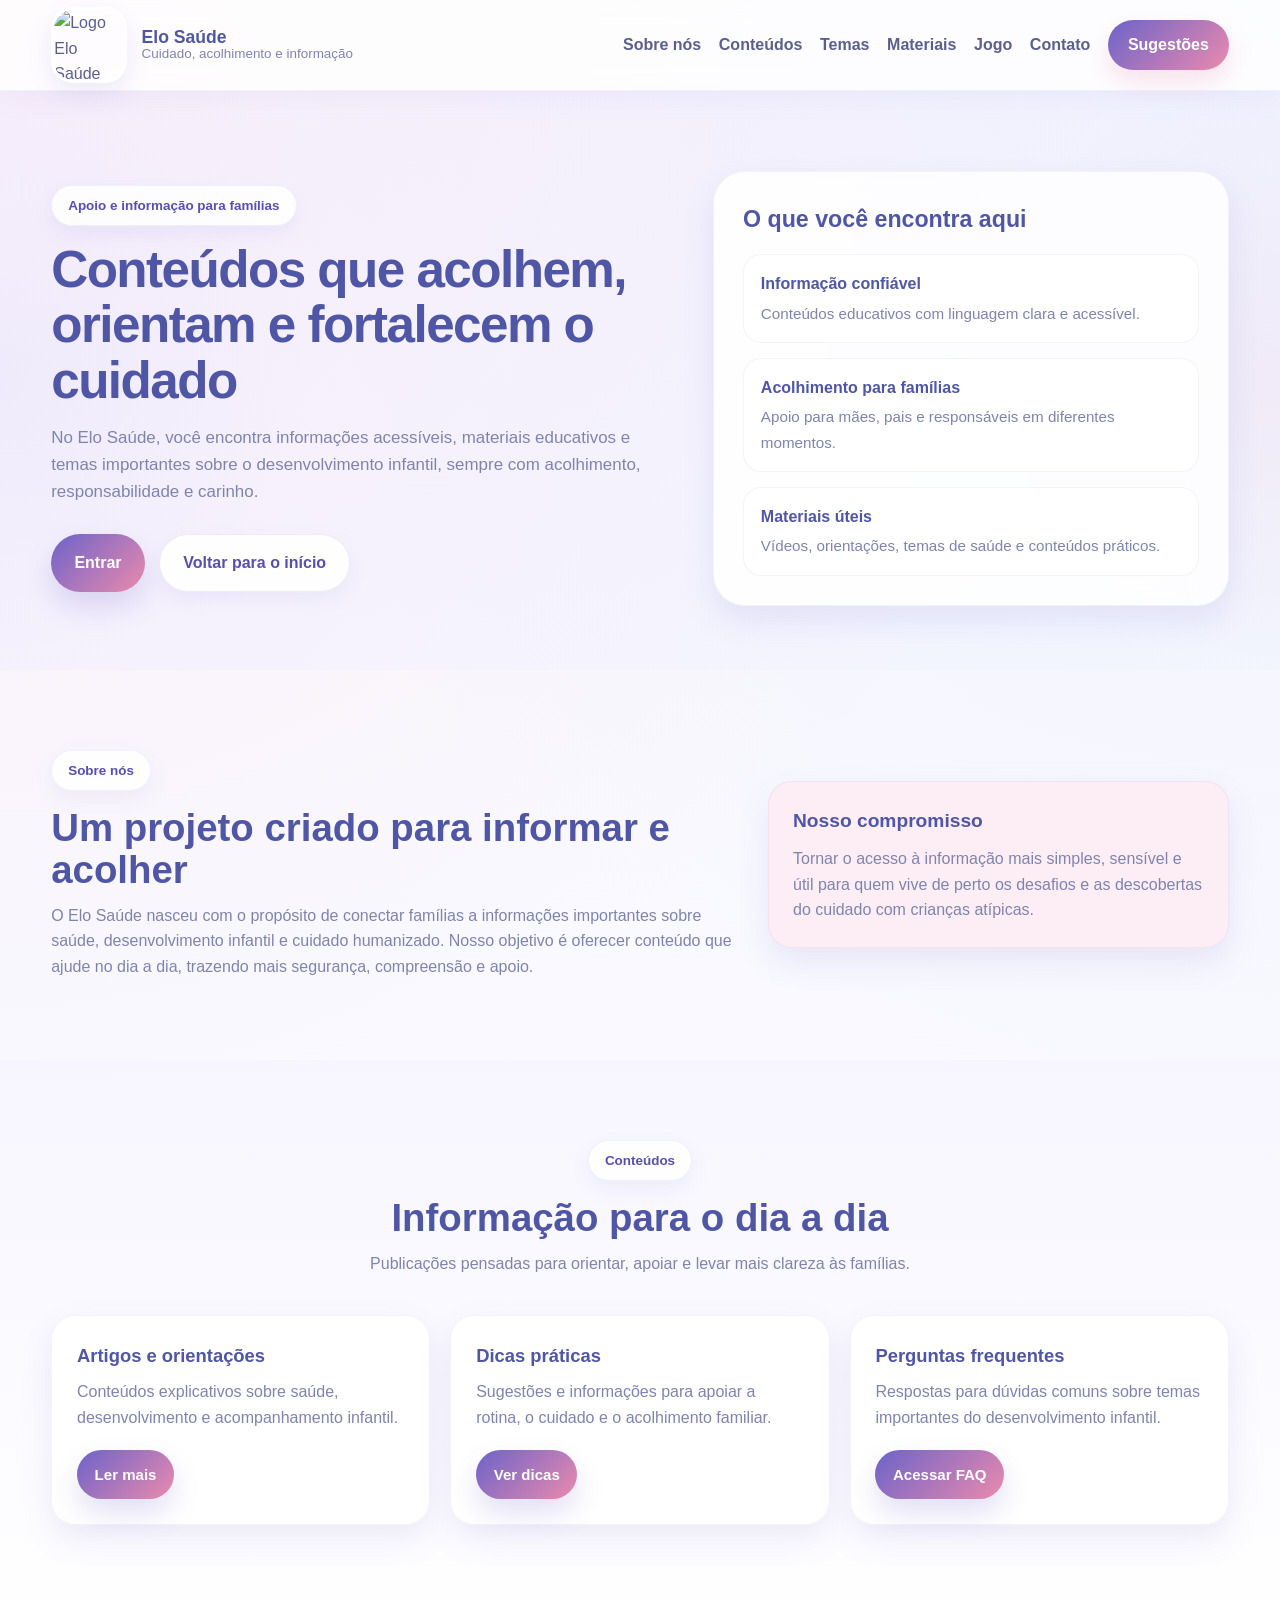
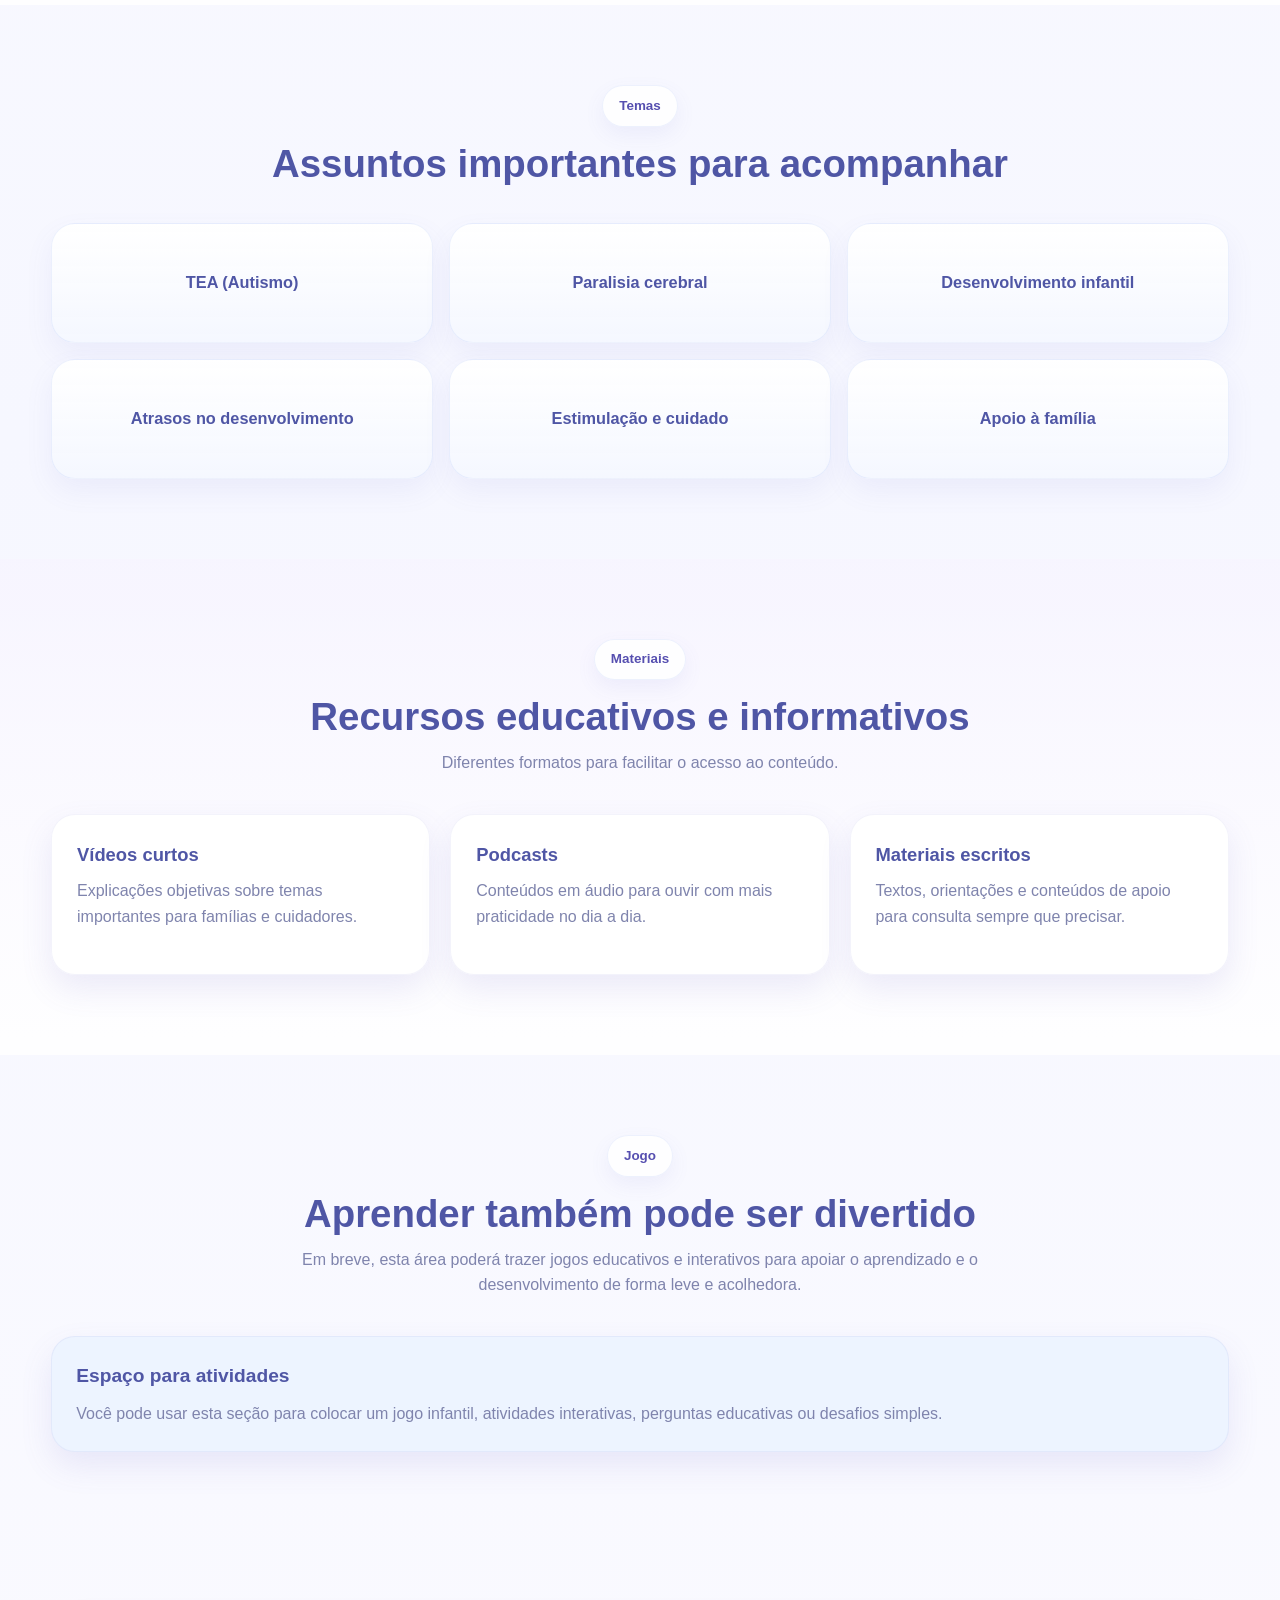
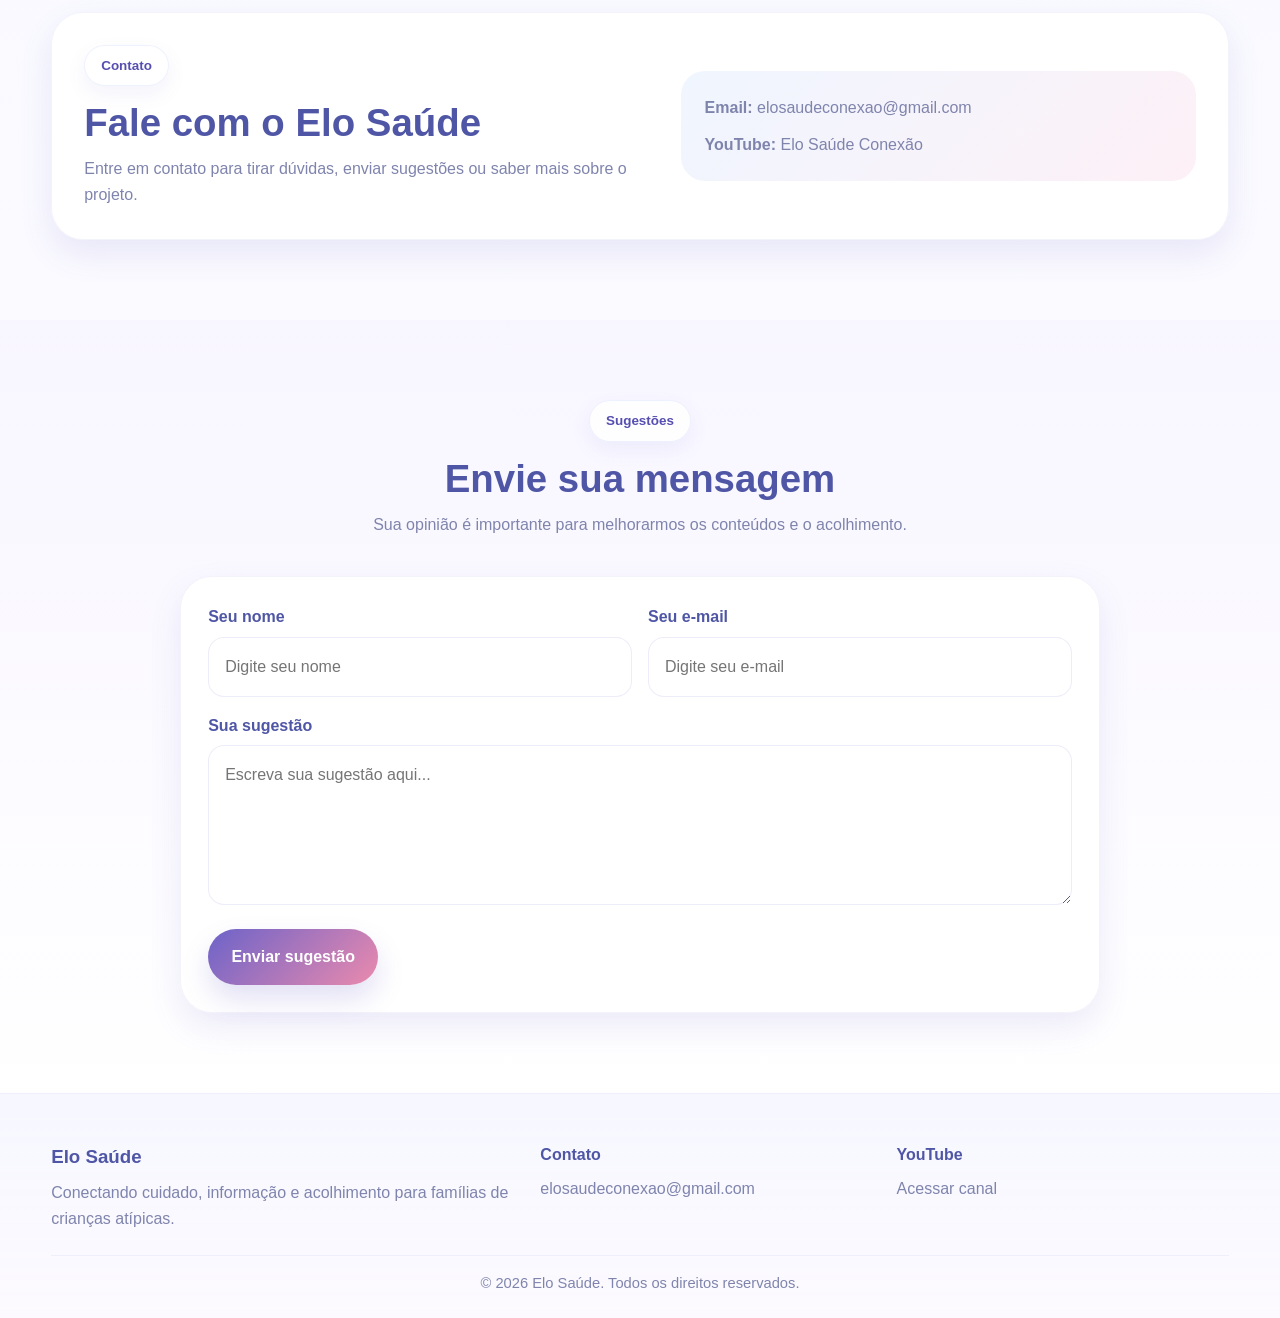
==== pages/home.html @ 0b99d78a "feat: organiza estrutura do projeto Elo Saúde com páginas, estilos e scripts" ====
<!DOCTYPE html>
<html lang="pt-BR">
<head>
  <meta charset="UTF-8">
  <meta name="viewport" content="width=device-width, initial-scale=1.0">
  <title>Elo Saúde | Conteúdos e Apoio</title>

  <meta
    name="description"
    content="Elo Saúde: conteúdos, acolhimento, temas importantes e materiais educativos para famílias de crianças atípicas."
  >

  <link rel="stylesheet" href="../css/home.css">
</head>
<body>

  <header class="header">
    <div class="container nav">

      <a href="../index.html" class="logo">
        <img src="../logo.png" alt="Logo Elo Saúde" class="logo-img">
        <div class="logo-text">
          <strong>Elo Saúde</strong>
          <span>Cuidado, acolhimento e informação</span>
        </div>
      </a>

      <nav class="menu">
        <a href="#sobre">Sobre nós</a>
        <a href="#conteudos">Conteúdos</a>
        <a href="#temas">Temas</a>
        <a href="#materiais">Materiais</a>
        <a href="#jogo">Jogo</a>
        <a href="#contato">Contato</a>
        <a href="#sugestao" class="menu-cta">Sugestões</a>
      </nav>

    </div>
  </header>

  <main>

    <section class="hero">
      <div class="container hero-grid">

        <div class="hero-content">
          <span class="section-badge">Apoio e informação para famílias</span>

          <h1>
            Conteúdos que acolhem, orientam e fortalecem o cuidado
          </h1>

          <p>
            No Elo Saúde, você encontra informações acessíveis, materiais
            educativos e temas importantes sobre o desenvolvimento infantil,
            sempre com acolhimento, responsabilidade e carinho.
          </p>

          <div class="hero-actions">
            <a href="#conteudos" class="btn btn-primary">Entrar</a>
            <a href="../index.html" class="btn btn-secondary">Voltar para o início</a>
          </div>
        </div>

        <div class="hero-card">
          <h2>O que você encontra aqui</h2>

          <div class="hero-list">
            <div class="hero-list-item">
              <strong>Informação confiável</strong>
              <span>Conteúdos educativos com linguagem clara e acessível.</span>
            </div>

            <div class="hero-list-item">
              <strong>Acolhimento para famílias</strong>
              <span>Apoio para mães, pais e responsáveis em diferentes momentos.</span>
            </div>

            <div class="hero-list-item">
              <strong>Materiais úteis</strong>
              <span>Vídeos, orientações, temas de saúde e conteúdos práticos.</span>
            </div>
          </div>
        </div>

      </div>
    </section>

    <section id="sobre" class="section">
      <div class="container section-grid">

        <div class="section-content">
          <span class="section-badge">Sobre nós</span>
          <h2>Um projeto criado para informar e acolher</h2>
          <p>
            O Elo Saúde nasceu com o propósito de conectar famílias a informações
            importantes sobre saúde, desenvolvimento infantil e cuidado humanizado.
            Nosso objetivo é oferecer conteúdo que ajude no dia a dia, trazendo
            mais segurança, compreensão e apoio.
          </p>
        </div>

        <div class="info-box soft-pink">
          <h3>Nosso compromisso</h3>
          <p>
            Tornar o acesso à informação mais simples, sensível e útil para quem
            vive de perto os desafios e as descobertas do cuidado com crianças
            atípicas.
          </p>
        </div>

      </div>
    </section>

    <section id="conteudos" class="section section-soft">
      <div class="container">
        <div class="section-header">
          <span class="section-badge">Conteúdos</span>
          <h2>Informação para o dia a dia</h2>
          <p>
            Publicações pensadas para orientar, apoiar e levar mais clareza às famílias.
          </p>
        </div>

        <div class="cards-grid">
          <article class="card soft-blue">
            <h3>Artigos e orientações</h3>
            <p>
              Conteúdos explicativos sobre saúde, desenvolvimento e acompanhamento infantil.
            </p>
            <a href="#" class="btn btn-small btn-primary">Ler mais</a>
          </article>

          <article class="card soft-pink">
            <h3>Dicas práticas</h3>
            <p>
              Sugestões e informações para apoiar a rotina, o cuidado e o acolhimento familiar.
            </p>
            <a href="#" class="btn btn-small btn-primary">Ver dicas</a>
          </article>

          <article class="card soft-lilac">
            <h3>Perguntas frequentes</h3>
            <p>
              Respostas para dúvidas comuns sobre temas importantes do desenvolvimento infantil.
            </p>
            <a href="#" class="btn btn-small btn-primary">Acessar FAQ</a>
          </article>
        </div>
      </div>
    </section>

    <section id="temas" class="section">
      <div class="container">
        <div class="section-header">
          <span class="section-badge">Temas</span>
          <h2>Assuntos importantes para acompanhar</h2>
        </div>

        <div class="topics-grid">
          <div class="topic-card">TEA (Autismo)</div>
          <div class="topic-card">Paralisia cerebral</div>
          <div class="topic-card">Desenvolvimento infantil</div>
          <div class="topic-card">Atrasos no desenvolvimento</div>
          <div class="topic-card">Estimulação e cuidado</div>
          <div class="topic-card">Apoio à família</div>
        </div>
      </div>
    </section>

    <section id="materiais" class="section section-soft">
      <div class="container">
        <div class="section-header">
          <span class="section-badge">Materiais</span>
          <h2>Recursos educativos e informativos</h2>
          <p>
            Diferentes formatos para facilitar o acesso ao conteúdo.
          </p>
        </div>

        <div class="cards-grid">
          <article class="card">
            <h3>Vídeos curtos</h3>
            <p>
              Explicações objetivas sobre temas importantes para famílias e cuidadores.
            </p>
          </article>

          <article class="card">
            <h3>Podcasts</h3>
            <p>
              Conteúdos em áudio para ouvir com mais praticidade no dia a dia.
            </p>
          </article>

          <article class="card">
            <h3>Materiais escritos</h3>
            <p>
              Textos, orientações e conteúdos de apoio para consulta sempre que precisar.
            </p>
          </article>
        </div>
      </div>
    </section>

    <section id="jogo" class="section">
      <div class="container">
        <div class="section-header">
          <span class="section-badge">Jogo</span>
          <h2>Aprender também pode ser divertido</h2>
          <p>
            Em breve, esta área poderá trazer jogos educativos e interativos
            para apoiar o aprendizado e o desenvolvimento de forma leve e acolhedora.
          </p>
        </div>

        <div class="info-box soft-blue">
          <h3>Espaço para atividades</h3>
          <p>
            Você pode usar esta seção para colocar um jogo infantil, atividades
            interativas, perguntas educativas ou desafios simples.
          </p>
        </div>
      </div>
    </section>

    <section id="contato" class="section">
      <div class="container contact-box">
        <div>
          <span class="section-badge">Contato</span>
          <h2>Fale com o Elo Saúde</h2>
          <p>
            Entre em contato para tirar dúvidas, enviar sugestões ou saber mais sobre o projeto.
          </p>
        </div>

        <div class="contact-info">
          <p><strong>Email:</strong> <a href="mailto:elosaudeconexao@gmail.com">elosaudeconexao@gmail.com</a></p>
          <p><strong>YouTube:</strong> <a href="https://www.youtube.com/@EloSa%C3%BAde-conexao" target="_blank">Elo Saúde Conexão</a></p>
        </div>
      </div>
    </section>

    <section id="sugestao" class="section section-soft">
      <div class="container">
        <div class="section-header">
          <span class="section-badge">Sugestões</span>
          <h2>Envie sua mensagem</h2>
          <p>
            Sua opinião é importante para melhorarmos os conteúdos e o acolhimento.
          </p>
        </div>

        <form class="suggestion-form" id="suggestionForm">
          <div class="form-row">
            <div class="form-group">
              <label for="nome">Seu nome</label>
              <input type="text" id="nome" name="nome" placeholder="Digite seu nome" required>
            </div>

            <div class="form-group">
              <label for="email">Seu e-mail</label>
              <input type="email" id="email" name="email" placeholder="Digite seu e-mail" required>
            </div>
          </div>

          <div class="form-group">
            <label for="mensagem">Sua sugestão</label>
            <textarea
              id="mensagem"
              name="mensagem"
              placeholder="Escreva sua sugestão aqui..."
              required
            ></textarea>
          </div>

          <button type="submit" class="btn btn-primary">Enviar sugestão</button>
          <p id="formStatus" class="form-status"></p>
        </form>
      </div>
    </section>

  </main>

  <footer class="footer">
    <div class="container footer-content">

      <div class="footer-brand">
        <h3>Elo Saúde</h3>
        <p>
          Conectando cuidado, informação e acolhimento para famílias de crianças atípicas.
        </p>
      </div>

      <div>
        <h4>Contato</h4>
        <p><a href="mailto:elosaudeconexao@gmail.com">elosaudeconexao@gmail.com</a></p>
      </div>

      <div>
        <h4>YouTube</h4>
        <p>
          <a href="https://www.youtube.com/@EloSa%C3%BAde-conexao" target="_blank">
            Acessar canal
          </a>
        </p>
      </div>

    </div>

    <div class="container footer-bottom">
      <p>© 2026 Elo Saúde. Todos os direitos reservados.</p>
    </div>
  </footer>

  <script src="../js/home.js"></script>
</body>
</html>
---- css/home.css ----
:root {
  --primary: #6c63c9;
  --primary-dark: #564fb0;
  --secondary: #eb8aad;
  --secondary-dark: #d96f98;
  --accent: #9fb7f4;
  --accent-dark: #7e9ae7;

  --bg: #fcfbff;
  --bg-soft: #f7f4ff;
  --bg-card: rgba(255, 255, 255, 0.88);
  --white: #ffffff;

  --text: #5b5f8d;
  --text-strong: #4f56a5;
  --text-soft: #7f84ad;

  --border: rgba(108, 99, 201, 0.12);

  --soft-blue: #edf4ff;
  --soft-pink: #fdeef5;
  --soft-lilac: #f4edff;

  --shadow-sm: 0 8px 20px rgba(108, 99, 201, 0.08);
  --shadow: 0 14px 32px rgba(108, 99, 201, 0.12);
  --shadow-lg: 0 24px 48px rgba(108, 99, 201, 0.16);

  --radius-xl: 32px;
  --radius-lg: 24px;
  --radius-md: 18px;
  --radius-sm: 12px;

  --container: 1180px;
}

/* RESET */
* {
  margin: 0;
  padding: 0;
  box-sizing: border-box;
}

html {
  scroll-behavior: smooth;
}

body {
  font-family: "Poppins", "Segoe UI", Arial, sans-serif;
  color: var(--text);
  line-height: 1.6;
  background:
    radial-gradient(circle at top left, rgba(235, 138, 173, 0.12), transparent 24%),
    radial-gradient(circle at top right, rgba(159, 183, 244, 0.14), transparent 24%),
    linear-gradient(180deg, #fcfbff 0%, #f6f7ff 45%, #fdfcff 100%);
}

img {
  max-width: 100%;
  display: block;
}

a {
  text-decoration: none;
  color: inherit;
}

button,
input,
textarea {
  font: inherit;
  border: none;
  outline: none;
}

ul {
  list-style: none;
}

/* CONTAINER */
.container {
  width: min(var(--container), 92%);
  margin: 0 auto;
}

/* HEADER */
.header {
  position: sticky;
  top: 0;
  z-index: 999;
  background: rgba(255, 255, 255, 0.82);
  backdrop-filter: blur(14px);
  border-bottom: 1px solid rgba(108, 99, 201, 0.08);
  box-shadow: 0 10px 26px rgba(108, 99, 201, 0.05);
}

.nav {
  min-height: 90px;
  display: flex;
  align-items: center;
  justify-content: space-between;
  gap: 1.2rem;
}

.logo {
  display: flex;
  align-items: center;
  gap: 0.9rem;
}

.logo-img {
  width: 76px;
  height: 76px;
  object-fit: cover;
  border-radius: 22px;
  border: 3px solid rgba(255, 255, 255, 0.95);
  box-shadow: 0 10px 24px rgba(108, 99, 201, 0.12);
}

.logo-text {
  display: flex;
  flex-direction: column;
  line-height: 1.1;
}

.logo-text strong {
  font-size: 1.1rem;
  color: var(--text-strong);
}

.logo-text span {
  font-size: 0.84rem;
  color: var(--text-soft);
}

.menu {
  display: flex;
  align-items: center;
  flex-wrap: wrap;
  gap: 1.1rem;
}

.menu a {
  position: relative;
  font-weight: 600;
  color: var(--text);
  transition: 0.25s ease;
}

.menu a:hover {
  color: var(--secondary-dark);
}

.menu a:not(.menu-cta)::after {
  content: "";
  position: absolute;
  left: 0;
  bottom: -6px;
  width: 0;
  height: 2px;
  border-radius: 999px;
  background: linear-gradient(90deg, var(--primary), var(--secondary));
  transition: width 0.25s ease;
}

.menu a:not(.menu-cta):hover::after {
  width: 100%;
}

.menu-cta {
  padding: 0.78rem 1.25rem;
  border-radius: 999px;
  color: #fff !important;
  background: linear-gradient(135deg, var(--primary), var(--secondary));
  box-shadow: 0 12px 24px rgba(235, 138, 173, 0.24);
}

/* HERO */
.hero {
  position: relative;
  padding: 5rem 0 4rem;
  overflow: hidden;
}

.hero::before {
  content: "";
  position: absolute;
  inset: 0;
  background:
    linear-gradient(135deg, rgba(244, 237, 255, 0.55), rgba(237, 244, 255, 0.38)),
    radial-gradient(circle at left center, rgba(159, 183, 244, 0.16), transparent 24%),
    radial-gradient(circle at right center, rgba(235, 138, 173, 0.14), transparent 24%);
  pointer-events: none;
}

.hero-grid {
  position: relative;
  z-index: 1;
  display: grid;
  grid-template-columns: 1.1fr 0.9fr;
  gap: 2rem;
  align-items: center;
}

.hero-content {
  animation: fadeUp 0.8s ease;
}

.hero-content h1 {
  font-size: clamp(2.5rem, 4vw, 4.3rem);
  line-height: 1.08;
  letter-spacing: -0.03em;
  color: var(--text-strong);
  margin-bottom: 1rem;
  max-width: 700px;
}

.hero-content p {
  font-size: 1.06rem;
  color: var(--text-soft);
  max-width: 620px;
}

.section-badge {
  display: inline-flex;
  align-items: center;
  gap: 0.4rem;
  padding: 0.56rem 1rem;
  margin-bottom: 1rem;
  border-radius: 999px;
  font-size: 0.84rem;
  font-weight: 700;
  color: var(--primary-dark);
  background: rgba(255, 255, 255, 0.82);
  border: 1px solid rgba(159, 183, 244, 0.18);
  box-shadow: var(--shadow-sm);
}

.hero-actions {
  display: flex;
  flex-wrap: wrap;
  gap: 0.9rem;
  margin-top: 1.8rem;
}

.hero-card {
  background: rgba(255, 255, 255, 0.86);
  backdrop-filter: blur(16px);
  border: 1px solid rgba(108, 99, 201, 0.08);
  border-radius: var(--radius-xl);
  padding: 1.8rem;
  box-shadow: var(--shadow);
  transition: 0.28s ease;
}

.hero-card:hover {
  transform: translateY(-5px);
  box-shadow: var(--shadow-lg);
}

.hero-card h2 {
  font-size: 1.45rem;
  color: var(--text-strong);
  margin-bottom: 1rem;
}

.hero-list {
  display: grid;
  gap: 0.9rem;
}

.hero-list-item {
  padding: 1rem 1.05rem;
  border-radius: 18px;
  background: rgba(255, 255, 255, 0.82);
  border: 1px solid rgba(108, 99, 201, 0.08);
}

.hero-list-item strong {
  display: block;
  margin-bottom: 0.25rem;
  color: var(--text-strong);
}

.hero-list-item span {
  color: var(--text-soft);
  font-size: 0.95rem;
}

/* SEÇÕES */
.section {
  padding: 5rem 0;
}

.section-soft {
  background:
    linear-gradient(180deg, rgba(247, 244, 255, 0.75), rgba(255, 255, 255, 0.9));
}

.section-grid {
  display: grid;
  grid-template-columns: 1.2fr 0.8fr;
  gap: 1.6rem;
  align-items: center;
}

.section-header {
  text-align: center;
  max-width: 760px;
  margin: 0 auto 2.4rem;
}

.section-header h2,
.section-content h2,
.contact-box h2 {
  font-size: clamp(2rem, 3vw, 2.9rem);
  line-height: 1.08;
  margin-bottom: 0.8rem;
  color: var(--text-strong);
}

.section-header p,
.section-content p,
.contact-box p {
  color: var(--text-soft);
  font-size: 1rem;
}

.info-box {
  border-radius: var(--radius-lg);
  padding: 1.5rem;
  box-shadow: var(--shadow);
  border: 1px solid rgba(108, 99, 201, 0.08);
}

.info-box h3 {
  color: var(--text-strong);
  margin-bottom: 0.55rem;
  font-size: 1.2rem;
}

.info-box p {
  color: var(--text-soft);
}

.soft-pink {
  background: var(--soft-pink);
}

.soft-blue {
  background: var(--soft-blue);
}

.soft-lilac {
  background: var(--soft-lilac);
}

/* CARDS */
.cards-grid {
  display: grid;
  grid-template-columns: repeat(3, 1fr);
  gap: 1.25rem;
}

.card {
  background: rgba(255, 255, 255, 0.88);
  border: 1px solid rgba(108, 99, 201, 0.08);
  border-radius: var(--radius-lg);
  padding: 1.55rem;
  box-shadow: var(--shadow);
  transition: 0.28s ease;
}

.card:hover {
  transform: translateY(-6px);
  box-shadow: var(--shadow-lg);
}

.card h3 {
  font-size: 1.15rem;
  margin-bottom: 0.55rem;
  color: var(--text-strong);
}

.card p {
  color: var(--text-soft);
  margin-bottom: 1.25rem;
}

/* TOPICS */
.topics-grid {
  display: grid;
  grid-template-columns: repeat(3, 1fr);
  gap: 1rem;
}

.topic-card {
  min-height: 120px;
  display: flex;
  align-items: center;
  justify-content: center;
  text-align: center;
  padding: 1.3rem;
  border-radius: 24px;
  font-size: 1.02rem;
  font-weight: 700;
  color: var(--text-strong);
  background: linear-gradient(180deg, rgba(255,255,255,0.95), rgba(244,247,255,0.92));
  border: 1px solid rgba(159, 183, 244, 0.18);
  box-shadow: 0 12px 28px rgba(108, 99, 201, 0.08);
  transition: 0.25s ease;
}

.topic-card:hover {
  transform: translateY(-5px);
  box-shadow: 0 18px 34px rgba(108, 99, 201, 0.12);
}

/* CONTACT */
.contact-box {
  display: grid;
  grid-template-columns: 1fr 0.9fr;
  gap: 1.5rem;
  align-items: center;
  background: rgba(255, 255, 255, 0.9);
  border: 1px solid rgba(108, 99, 201, 0.08);
  border-radius: var(--radius-xl);
  padding: 2rem;
  box-shadow: var(--shadow);
}

.contact-info {
  background: linear-gradient(135deg, rgba(237, 244, 255, 0.85), rgba(253, 238, 245, 0.85));
  border-radius: var(--radius-lg);
  padding: 1.5rem;
}

.contact-info p {
  margin-bottom: 0.7rem;
}

.contact-info p:last-child {
  margin-bottom: 0;
}

/* FORM */
.suggestion-form {
  max-width: 920px;
  margin: 0 auto;
  background: rgba(255, 255, 255, 0.88);
  border: 1px solid rgba(108, 99, 201, 0.08);
  border-radius: var(--radius-xl);
  padding: 1.7rem;
  box-shadow: var(--shadow);
}

.form-row {
  display: grid;
  grid-template-columns: repeat(2, 1fr);
  gap: 1rem;
}

.form-group {
  margin-bottom: 1rem;
}

.form-group label {
  display: block;
  margin-bottom: 0.45rem;
  font-weight: 600;
  color: var(--text-strong);
}

.form-group input,
.form-group textarea {
  width: 100%;
  padding: 1rem;
  border-radius: 16px;
  border: 1px solid rgba(108, 99, 201, 0.12);
  background: rgba(255, 255, 255, 0.96);
  color: var(--text);
  transition: 0.25s ease;
}

.form-group textarea {
  min-height: 160px;
  resize: vertical;
}

.form-group input:focus,
.form-group textarea:focus {
  border-color: rgba(235, 138, 173, 0.38);
  box-shadow: 0 0 0 4px rgba(159, 183, 244, 0.14);
  transform: translateY(-1px);
}

/* BOTÕES */
.btn {
  display: inline-flex;
  align-items: center;
  justify-content: center;
  padding: 0.95rem 1.45rem;
  border-radius: 999px;
  font-weight: 700;
  transition: 0.25s ease;
  cursor: pointer;
}

.btn:hover {
  transform: translateY(-3px) scale(1.02);
}

.btn-primary {
  color: #fff;
  background: linear-gradient(135deg, var(--primary), var(--secondary));
  box-shadow: 0 14px 28px rgba(108, 99, 201, 0.2);
}

.btn-primary:hover {
  box-shadow: 0 18px 36px rgba(108, 99, 201, 0.24);
}

.btn-secondary {
  color: var(--primary-dark);
  background: rgba(255, 255, 255, 0.92);
  border: 1px solid rgba(108, 99, 201, 0.12);
  box-shadow: 0 8px 20px rgba(108, 99, 201, 0.08);
}

.btn-small {
  padding: 0.78rem 1.1rem;
  font-size: 0.94rem;
}

/* FOOTER */
.footer {
  background: linear-gradient(180deg, rgba(246, 247, 255, 0.95), rgba(252, 250, 255, 1));
  border-top: 1px solid rgba(108, 99, 201, 0.08);
  padding-top: 3rem;
}

.footer-content {
  display: grid;
  grid-template-columns: 1.4fr 1fr 1fr;
  gap: 1.5rem;
  padding-bottom: 1.5rem;
}

.footer h3,
.footer h4 {
  margin-bottom: 0.5rem;
  color: var(--text-strong);
}

.footer p {
  color: var(--text-soft);
}

.footer-bottom {
  padding: 1rem 0 1.4rem;
  border-top: 1px solid rgba(108, 99, 201, 0.08);
}

.footer-bottom p {
  text-align: center;
  color: var(--text-soft);
  font-size: 0.92rem;
}

/* ANIMAÇÃO */
@keyframes fadeUp {
  from {
    opacity: 0;
    transform: translateY(22px);
  }
  to {
    opacity: 1;
    transform: translateY(0);
  }
}

/* RESPONSIVO */
@media (max-width: 1024px) {
  .hero-grid,
  .section-grid,
  .contact-box {
    grid-template-columns: 1fr;
  }

  .cards-grid,
  .topics-grid,
  .footer-content {
    grid-template-columns: 1fr 1fr;
  }

  .hero-content h1 {
    font-size: clamp(2.2rem, 4vw, 3.6rem);
  }
}

@media (max-width: 780px) {
  .header {
    position: static;
  }

  .nav {
    min-height: auto;
    padding: 1rem 0;
    flex-direction: column;
    align-items: flex-start;
  }

  .menu {
    width: 100%;
    gap: 0.9rem 1rem;
  }

  .hero,
  .section {
    padding: 3.6rem 0;
  }

  .hero-grid,
  .cards-grid,
  .topics-grid,
  .footer-content,
  .form-row {
    grid-template-columns: 1fr;
  }

  .hero-content h1 {
    font-size: 2.2rem;
  }

  .hero-actions {
    flex-direction: column;
    align-items: stretch;
  }

  .btn {
    width: 100%;
  }

  .logo-text span {
    display: none;
  }

  .logo-img {
    width: 68px;
    height: 68px;
  }

  .suggestion-form,
  .contact-box,
  .hero-card {
    padding: 1.3rem;
  }
}
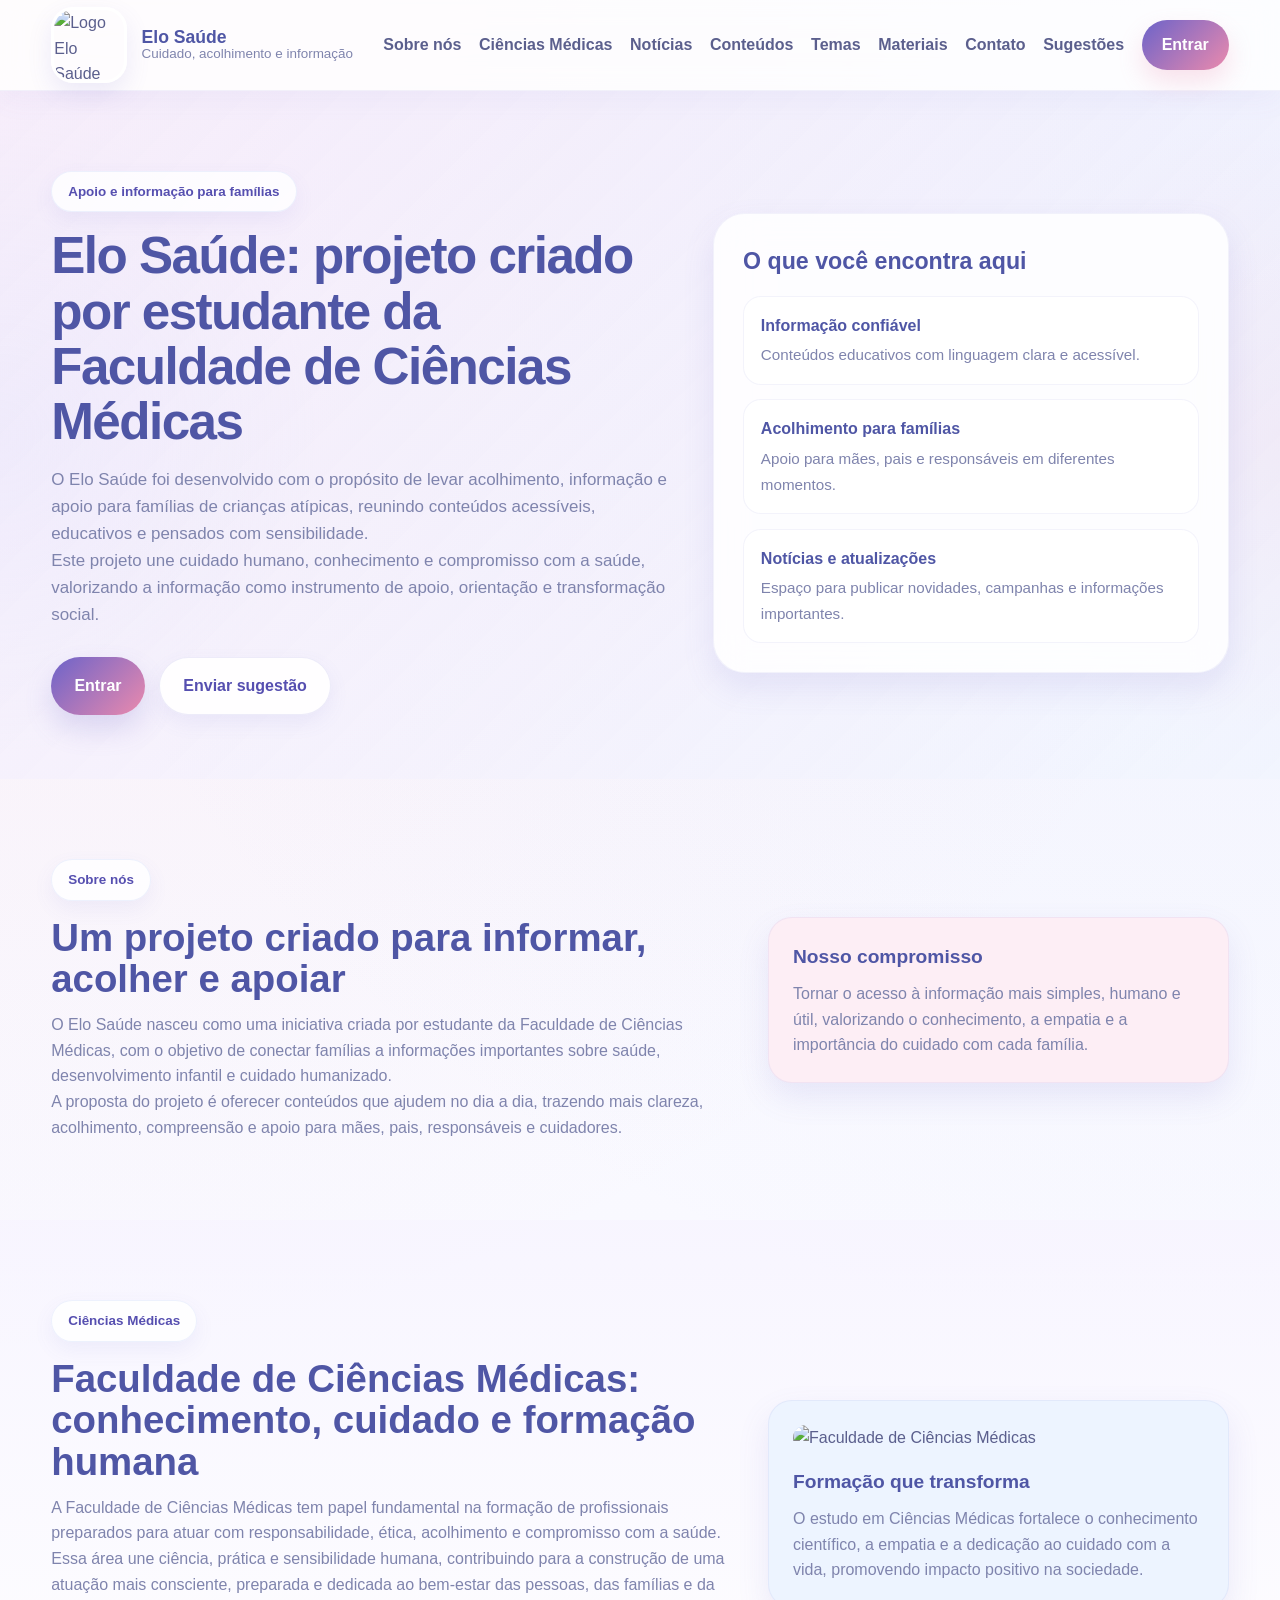
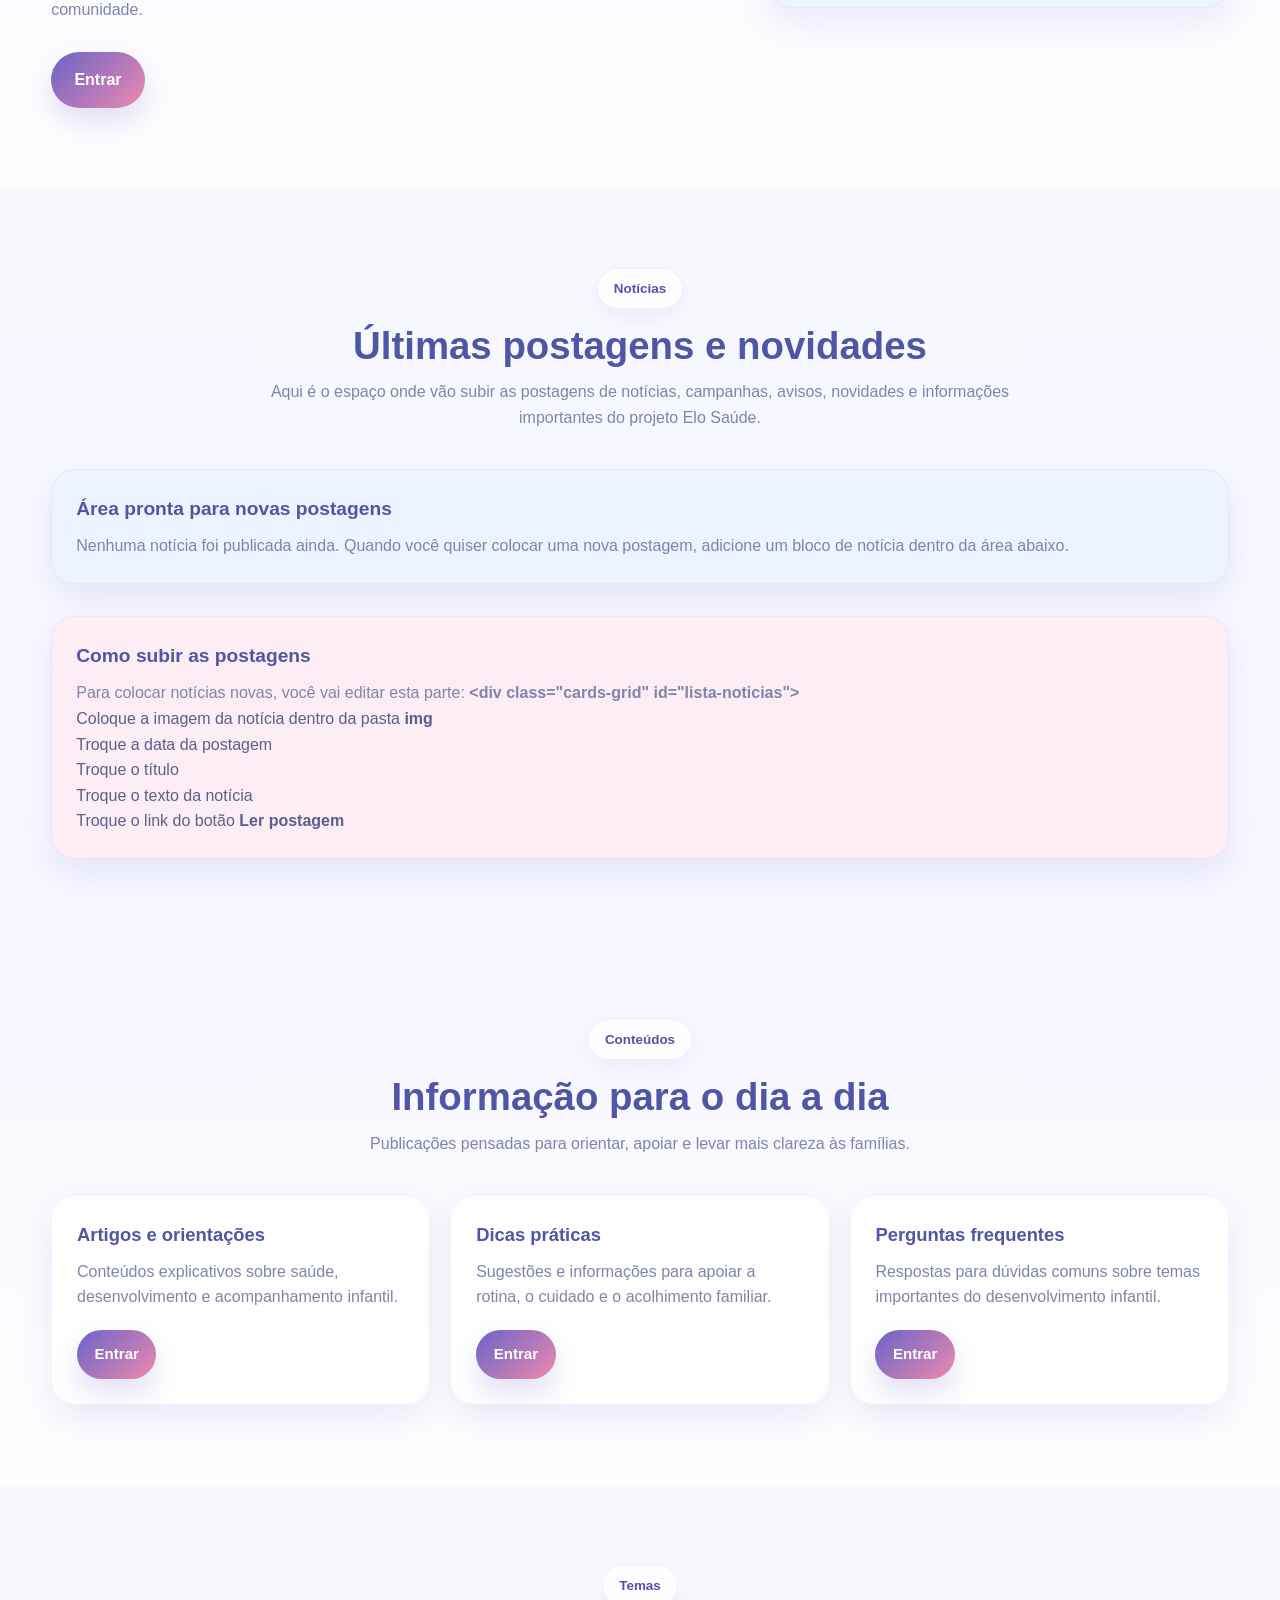
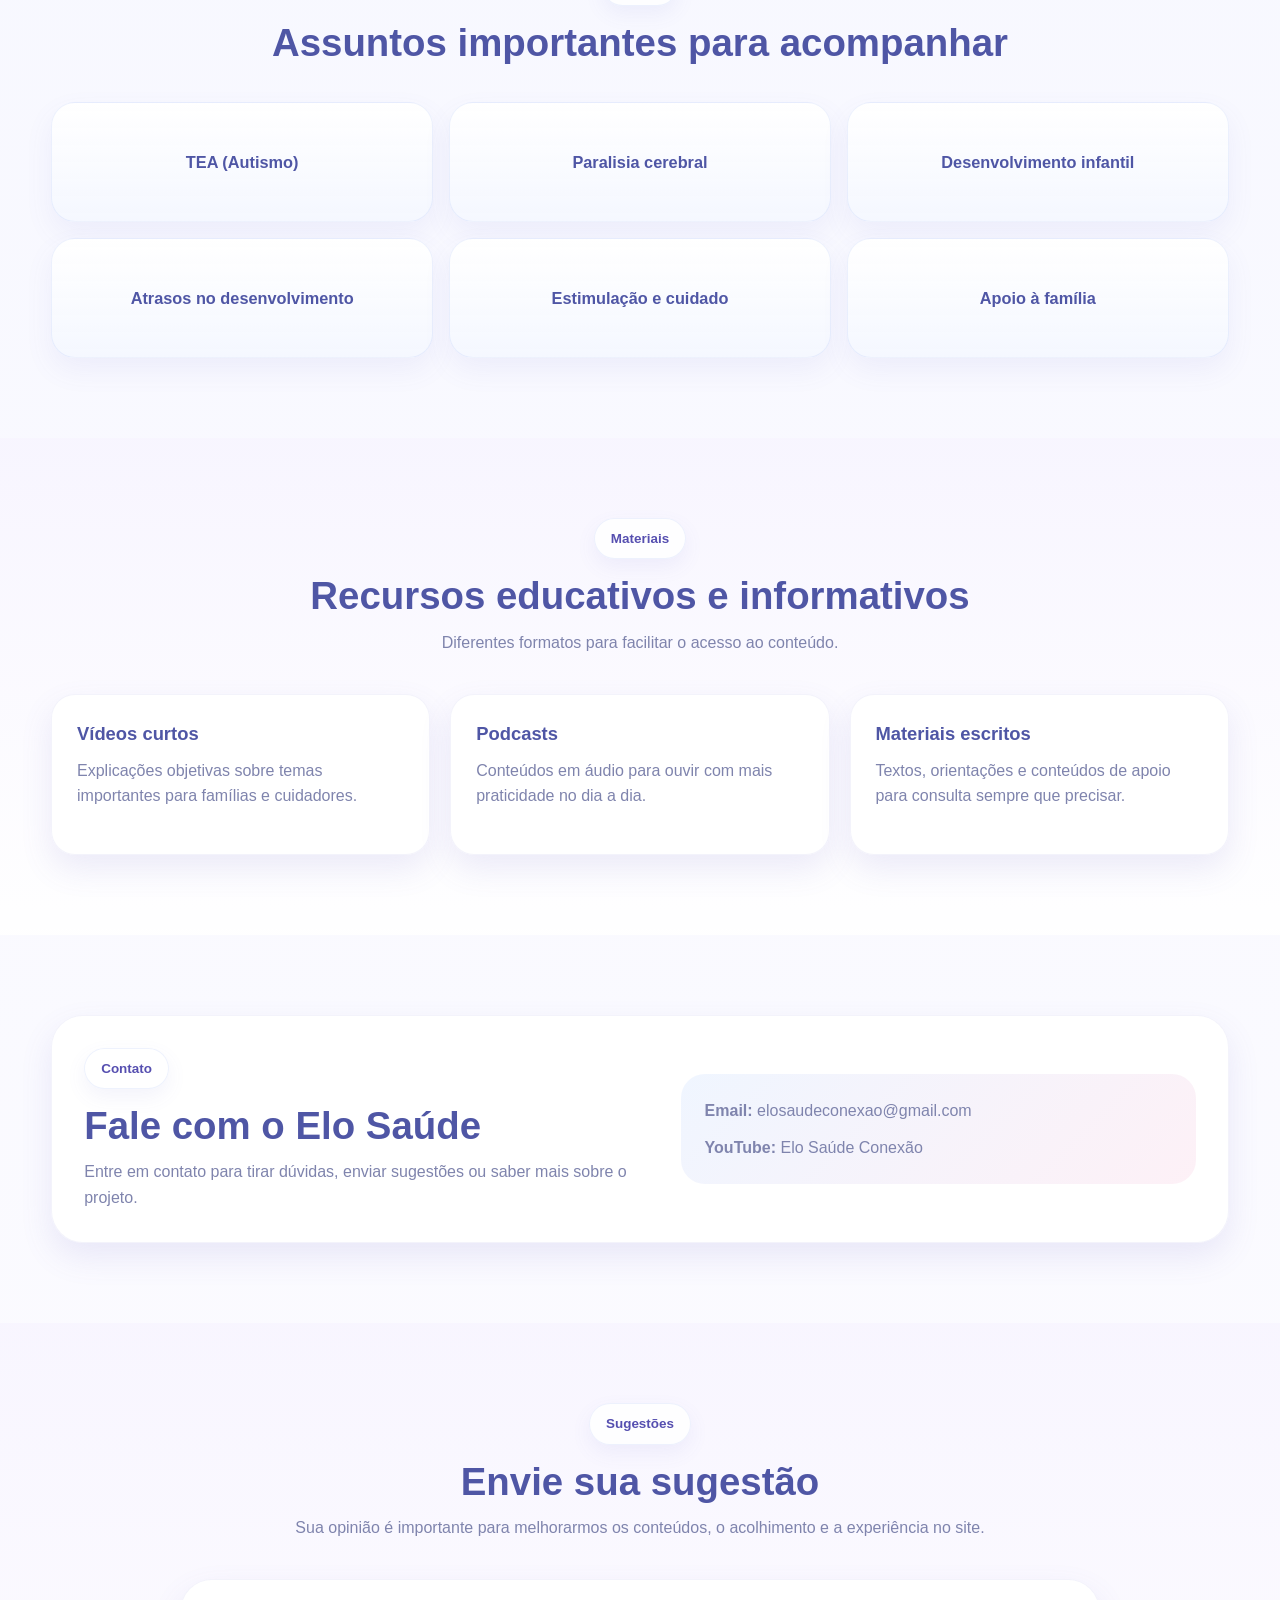
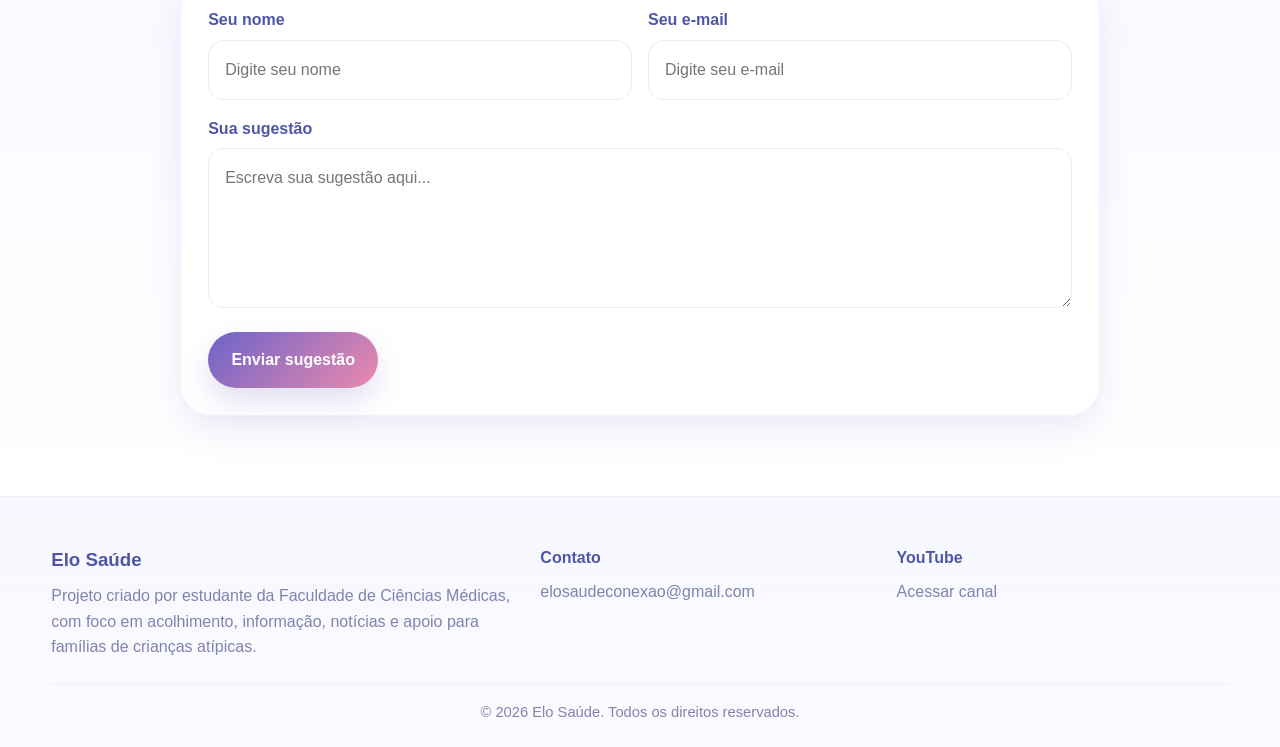
==== commit c73fdd7c: "feat: adiciona tela admin, ajustes na home e scripts do projeto" ====
--- a/pages/home.html
+++ b/pages/home.html
@@ -7,13 +7,14 @@
 
   <meta
     name="description"
-    content="Elo Saúde: conteúdos, acolhimento, temas importantes e materiais educativos para famílias de crianças atípicas."
+    content="Elo Saúde: conteúdos, acolhimento, notícias, temas importantes e materiais educativos para famílias de crianças atípicas."
   >
 
   <link rel="stylesheet" href="../css/home.css">
 </head>
 <body>
 
+  <!-- HEADER -->
   <header class="header">
     <div class="container nav">
 
@@ -27,19 +28,23 @@
 
       <nav class="menu">
         <a href="#sobre">Sobre nós</a>
+        <a href="#ciencias-medicas">Ciências Médicas</a>
+        <a href="#noticias">Notícias</a>
         <a href="#conteudos">Conteúdos</a>
         <a href="#temas">Temas</a>
         <a href="#materiais">Materiais</a>
-        <a href="#jogo">Jogo</a>
         <a href="#contato">Contato</a>
-        <a href="#sugestao" class="menu-cta">Sugestões</a>
+        <a href="#sugestao">Sugestões</a>
+        <a href="admin.html" class="menu-cta">Entrar</a>
       </nav>
 
     </div>
   </header>
 
+  <!-- MAIN -->
   <main>
 
+    <!-- HERO -->
     <section class="hero">
       <div class="container hero-grid">
 
@@ -47,18 +52,24 @@
           <span class="section-badge">Apoio e informação para famílias</span>
 
           <h1>
-            Conteúdos que acolhem, orientam e fortalecem o cuidado
+            Elo Saúde: projeto criado por estudante da Faculdade de Ciências Médicas
           </h1>
 
           <p>
-            No Elo Saúde, você encontra informações acessíveis, materiais
-            educativos e temas importantes sobre o desenvolvimento infantil,
-            sempre com acolhimento, responsabilidade e carinho.
+            O Elo Saúde foi desenvolvido com o propósito de levar acolhimento,
+            informação e apoio para famílias de crianças atípicas, reunindo
+            conteúdos acessíveis, educativos e pensados com sensibilidade.
+          </p>
+
+          <p>
+            Este projeto une cuidado humano, conhecimento e compromisso com a
+            saúde, valorizando a informação como instrumento de apoio, orientação
+            e transformação social.
           </p>
 
           <div class="hero-actions">
-            <a href="#conteudos" class="btn btn-primary">Entrar</a>
-            <a href="../index.html" class="btn btn-secondary">Voltar para o início</a>
+            <a href="#noticias" class="btn btn-primary">Entrar</a>
+            <a href="#sugestao" class="btn btn-secondary">Enviar sugestão</a>
           </div>
         </div>
 
@@ -77,8 +88,8 @@
             </div>
 
             <div class="hero-list-item">
-              <strong>Materiais úteis</strong>
-              <span>Vídeos, orientações, temas de saúde e conteúdos práticos.</span>
+              <strong>Notícias e atualizações</strong>
+              <span>Espaço para publicar novidades, campanhas e informações importantes.</span>
             </div>
           </div>
         </div>
@@ -86,32 +97,139 @@
       </div>
     </section>
 
+    <!-- SOBRE -->
     <section id="sobre" class="section">
       <div class="container section-grid">
 
         <div class="section-content">
           <span class="section-badge">Sobre nós</span>
-          <h2>Um projeto criado para informar e acolher</h2>
-          <p>
-            O Elo Saúde nasceu com o propósito de conectar famílias a informações
-            importantes sobre saúde, desenvolvimento infantil e cuidado humanizado.
-            Nosso objetivo é oferecer conteúdo que ajude no dia a dia, trazendo
-            mais segurança, compreensão e apoio.
+          <h2>Um projeto criado para informar, acolher e apoiar</h2>
+          <p>
+            O Elo Saúde nasceu como uma iniciativa criada por estudante da
+            Faculdade de Ciências Médicas, com o objetivo de conectar famílias
+            a informações importantes sobre saúde, desenvolvimento infantil e
+            cuidado humanizado.
+          </p>
+          <p>
+            A proposta do projeto é oferecer conteúdos que ajudem no dia a dia,
+            trazendo mais clareza, acolhimento, compreensão e apoio para mães,
+            pais, responsáveis e cuidadores.
           </p>
         </div>
 
         <div class="info-box soft-pink">
           <h3>Nosso compromisso</h3>
           <p>
-            Tornar o acesso à informação mais simples, sensível e útil para quem
-            vive de perto os desafios e as descobertas do cuidado com crianças
-            atípicas.
-          </p>
-        </div>
-
-      </div>
-    </section>
-
+            Tornar o acesso à informação mais simples, humano e útil, valorizando
+            o conhecimento, a empatia e a importância do cuidado com cada família.
+          </p>
+        </div>
+
+      </div>
+    </section>
+
+    <!-- CIÊNCIAS MÉDICAS -->
+    <section id="ciencias-medicas" class="section section-soft">
+      <div class="container section-grid">
+
+        <div class="section-content">
+          <span class="section-badge">Ciências Médicas</span>
+          <h2>Faculdade de Ciências Médicas: conhecimento, cuidado e formação humana</h2>
+          <p>
+            A Faculdade de Ciências Médicas tem papel fundamental na formação de
+            profissionais preparados para atuar com responsabilidade, ética,
+            acolhimento e compromisso com a saúde.
+          </p>
+          <p>
+            Essa área une ciência, prática e sensibilidade humana, contribuindo
+            para a construção de uma atuação mais consciente, preparada e dedicada
+            ao bem-estar das pessoas, das famílias e da comunidade.
+          </p>
+
+          <div class="hero-actions">
+            <a href="#noticias" class="btn btn-primary">Entrar</a>
+          </div>
+        </div>
+
+        <div class="info-box soft-blue">
+          <img
+            src="../img/faculdade-ciencias-medicas.jpg"
+            alt="Faculdade de Ciências Médicas"
+            style="width: 100%; border-radius: 18px; margin-bottom: 16px; object-fit: cover;"
+          >
+
+          <h3>Formação que transforma</h3>
+          <p>
+            O estudo em Ciências Médicas fortalece o conhecimento científico,
+            a empatia e a dedicação ao cuidado com a vida, promovendo impacto
+            positivo na sociedade.
+          </p>
+        </div>
+
+      </div>
+    </section>
+
+    <!-- NOTÍCIAS -->
+    <section id="noticias" class="section">
+      <div class="container">
+        <div class="section-header">
+          <span class="section-badge">Notícias</span>
+          <h2>Últimas postagens e novidades</h2>
+          <p>
+            Aqui é o espaço onde vão subir as postagens de notícias, campanhas,
+            avisos, novidades e informações importantes do projeto Elo Saúde.
+          </p>
+        </div>
+
+        <div class="info-box soft-blue">
+          <h3>Área pronta para novas postagens</h3>
+          <p>
+            Nenhuma notícia foi publicada ainda. Quando você quiser colocar uma
+            nova postagem, adicione um bloco de notícia dentro da área abaixo.
+          </p>
+        </div>
+
+        <div class="cards-grid" id="lista-noticias">
+
+          <!--
+          EXEMPLO DE POSTAGEM
+
+          <article class="card soft-blue">
+            <img
+              src="../img/nome-da-imagem.jpg"
+              alt="Imagem da postagem"
+              class="card-image"
+            >
+            <span class="card-date">27 de março de 2026</span>
+            <h3>Título da postagem</h3>
+            <p>
+              Texto curto da notícia ou postagem.
+            </p>
+            <a href="#" class="btn btn-small btn-primary">Ler postagem</a>
+          </article>
+          -->
+
+        </div>
+
+        <div class="info-box soft-pink" style="margin-top: 32px;">
+          <h3>Como subir as postagens</h3>
+          <p>
+            Para colocar notícias novas, você vai editar esta parte:
+            <strong>&lt;div class="cards-grid" id="lista-noticias"&gt;</strong>
+          </p>
+
+          <ul class="custom-list">
+            <li>Coloque a imagem da notícia dentro da pasta <strong>img</strong></li>
+            <li>Troque a data da postagem</li>
+            <li>Troque o título</li>
+            <li>Troque o texto da notícia</li>
+            <li>Troque o link do botão <strong>Ler postagem</strong></li>
+          </ul>
+        </div>
+      </div>
+    </section>
+
+    <!-- CONTEÚDOS -->
     <section id="conteudos" class="section section-soft">
       <div class="container">
         <div class="section-header">
@@ -128,7 +246,7 @@
             <p>
               Conteúdos explicativos sobre saúde, desenvolvimento e acompanhamento infantil.
             </p>
-            <a href="#" class="btn btn-small btn-primary">Ler mais</a>
+            <a href="#" class="btn btn-small btn-primary">Entrar</a>
           </article>
 
           <article class="card soft-pink">
@@ -136,7 +254,7 @@
             <p>
               Sugestões e informações para apoiar a rotina, o cuidado e o acolhimento familiar.
             </p>
-            <a href="#" class="btn btn-small btn-primary">Ver dicas</a>
+            <a href="#" class="btn btn-small btn-primary">Entrar</a>
           </article>
 
           <article class="card soft-lilac">
@@ -144,12 +262,13 @@
             <p>
               Respostas para dúvidas comuns sobre temas importantes do desenvolvimento infantil.
             </p>
-            <a href="#" class="btn btn-small btn-primary">Acessar FAQ</a>
-          </article>
-        </div>
-      </div>
-    </section>
-
+            <a href="#" class="btn btn-small btn-primary">Entrar</a>
+          </article>
+        </div>
+      </div>
+    </section>
+
+    <!-- TEMAS -->
     <section id="temas" class="section">
       <div class="container">
         <div class="section-header">
@@ -168,6 +287,7 @@
       </div>
     </section>
 
+    <!-- MATERIAIS -->
     <section id="materiais" class="section section-soft">
       <div class="container">
         <div class="section-header">
@@ -203,27 +323,7 @@
       </div>
     </section>
 
-    <section id="jogo" class="section">
-      <div class="container">
-        <div class="section-header">
-          <span class="section-badge">Jogo</span>
-          <h2>Aprender também pode ser divertido</h2>
-          <p>
-            Em breve, esta área poderá trazer jogos educativos e interativos
-            para apoiar o aprendizado e o desenvolvimento de forma leve e acolhedora.
-          </p>
-        </div>
-
-        <div class="info-box soft-blue">
-          <h3>Espaço para atividades</h3>
-          <p>
-            Você pode usar esta seção para colocar um jogo infantil, atividades
-            interativas, perguntas educativas ou desafios simples.
-          </p>
-        </div>
-      </div>
-    </section>
-
+    <!-- CONTATO -->
     <section id="contato" class="section">
       <div class="container contact-box">
         <div>
@@ -241,26 +341,44 @@
       </div>
     </section>
 
+    <!-- SUGESTÕES -->
     <section id="sugestao" class="section section-soft">
       <div class="container">
         <div class="section-header">
           <span class="section-badge">Sugestões</span>
-          <h2>Envie sua mensagem</h2>
-          <p>
-            Sua opinião é importante para melhorarmos os conteúdos e o acolhimento.
+          <h2>Envie sua sugestão</h2>
+          <p>
+            Sua opinião é importante para melhorarmos os conteúdos, o acolhimento
+            e a experiência no site.
           </p>
         </div>
 
         <form class="suggestion-form" id="suggestionForm">
+          <input type="hidden" name="_subject" value="Nova sugestão - Elo Saúde">
+          <input type="hidden" name="_template" value="table">
+          <input type="text" name="_honey" style="display: none;">
+
           <div class="form-row">
             <div class="form-group">
               <label for="nome">Seu nome</label>
-              <input type="text" id="nome" name="nome" placeholder="Digite seu nome" required>
+              <input
+                type="text"
+                id="nome"
+                name="nome"
+                placeholder="Digite seu nome"
+                required
+              >
             </div>
 
             <div class="form-group">
               <label for="email">Seu e-mail</label>
-              <input type="email" id="email" name="email" placeholder="Digite seu e-mail" required>
+              <input
+                type="email"
+                id="email"
+                name="email"
+                placeholder="Digite seu e-mail"
+                required
+              >
             </div>
           </div>
 
@@ -274,7 +392,10 @@
             ></textarea>
           </div>
 
-          <button type="submit" class="btn btn-primary">Enviar sugestão</button>
+          <button type="submit" class="btn btn-primary" id="btnEnviarSugestao">
+            Enviar sugestão
+          </button>
+
           <p id="formStatus" class="form-status"></p>
         </form>
       </div>
@@ -282,13 +403,15 @@
 
   </main>
 
+  <!-- FOOTER -->
   <footer class="footer">
     <div class="container footer-content">
 
       <div class="footer-brand">
         <h3>Elo Saúde</h3>
         <p>
-          Conectando cuidado, informação e acolhimento para famílias de crianças atípicas.
+          Projeto criado por estudante da Faculdade de Ciências Médicas, com foco
+          em acolhimento, informação, notícias e apoio para famílias de crianças atípicas.
         </p>
       </div>
 
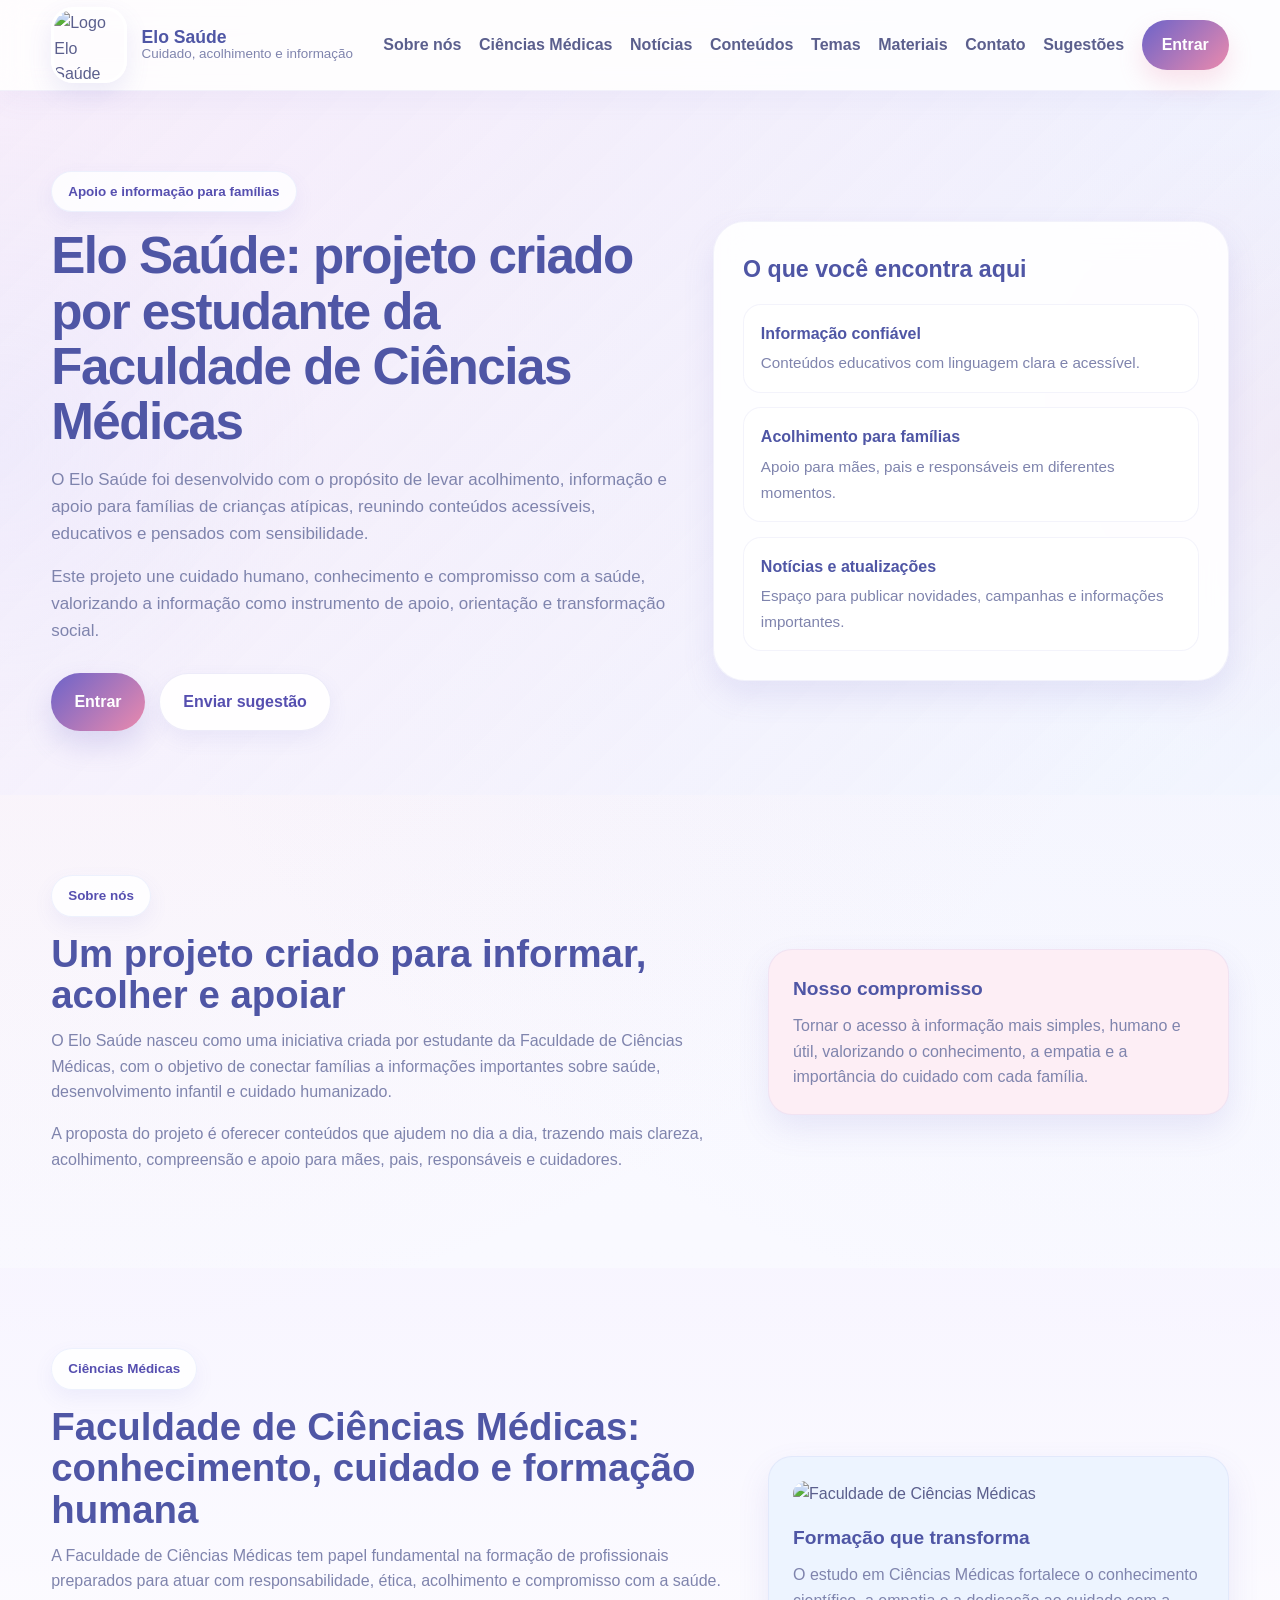
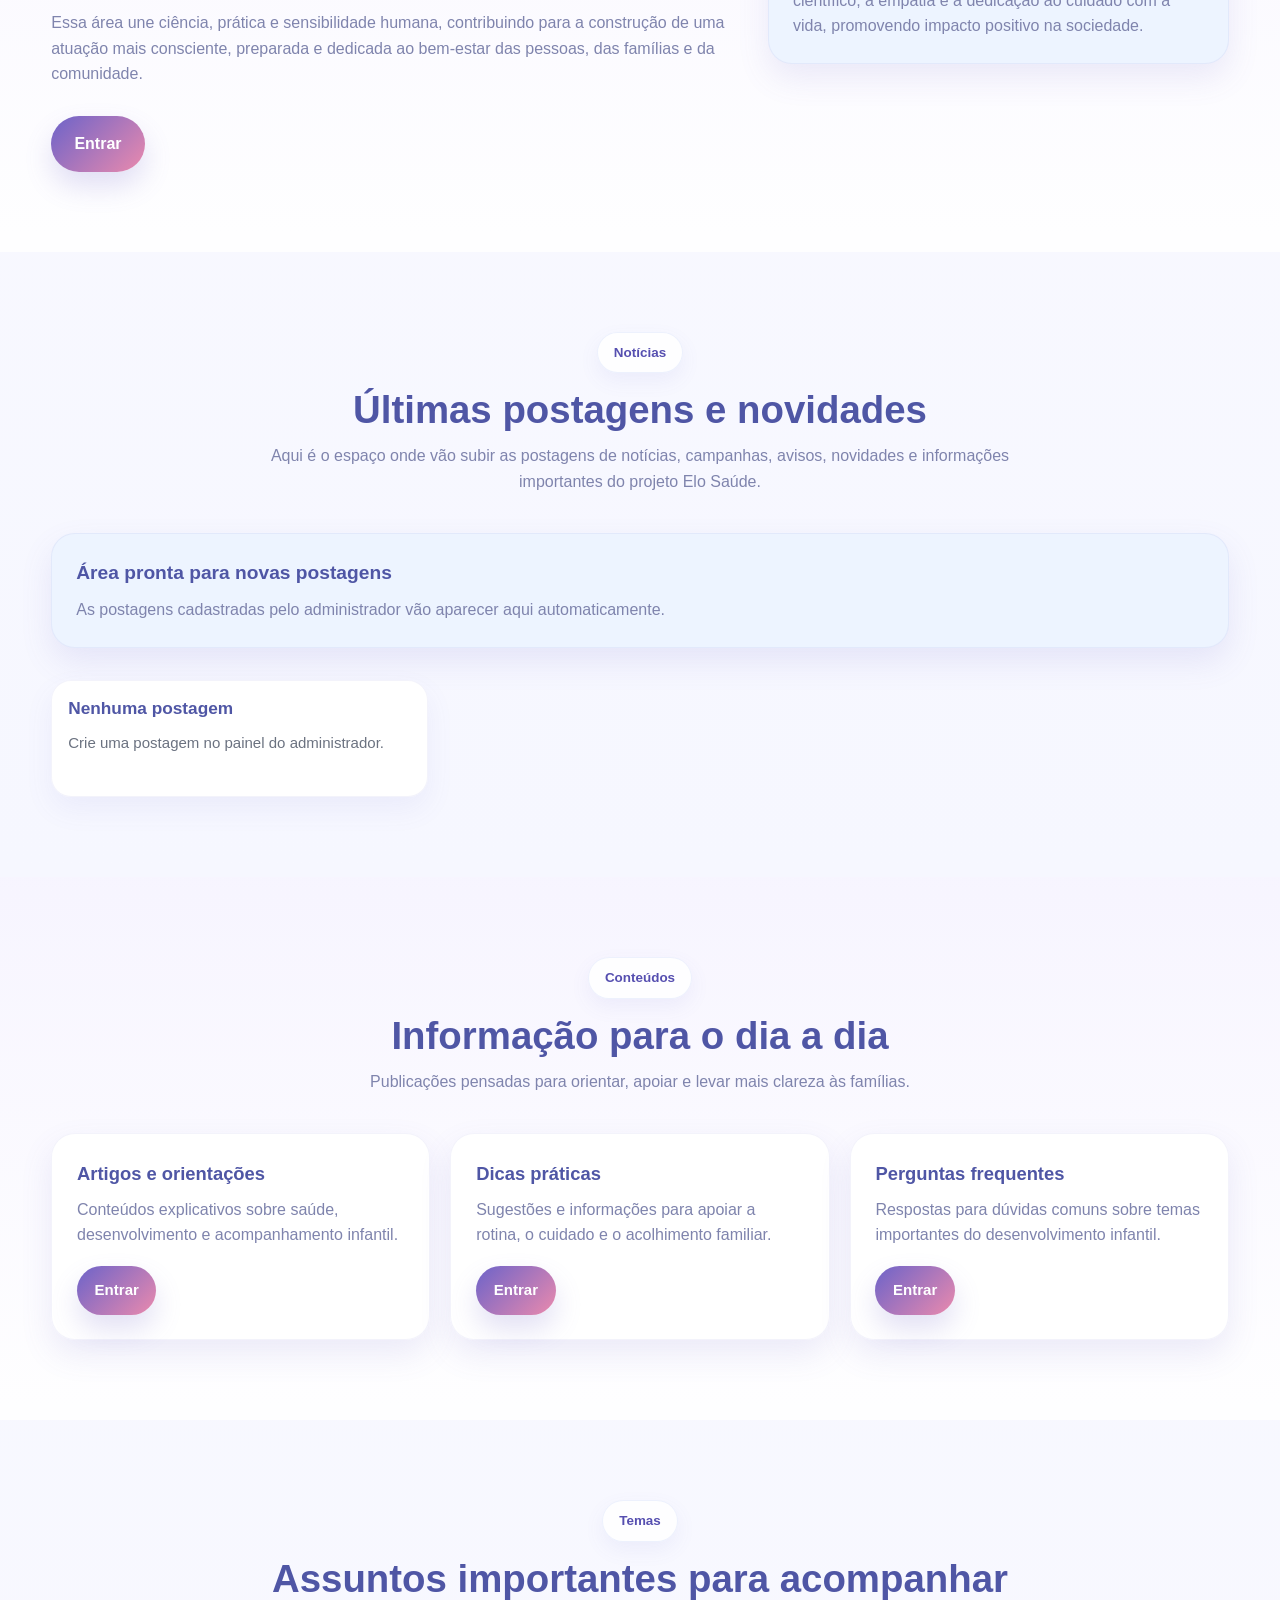
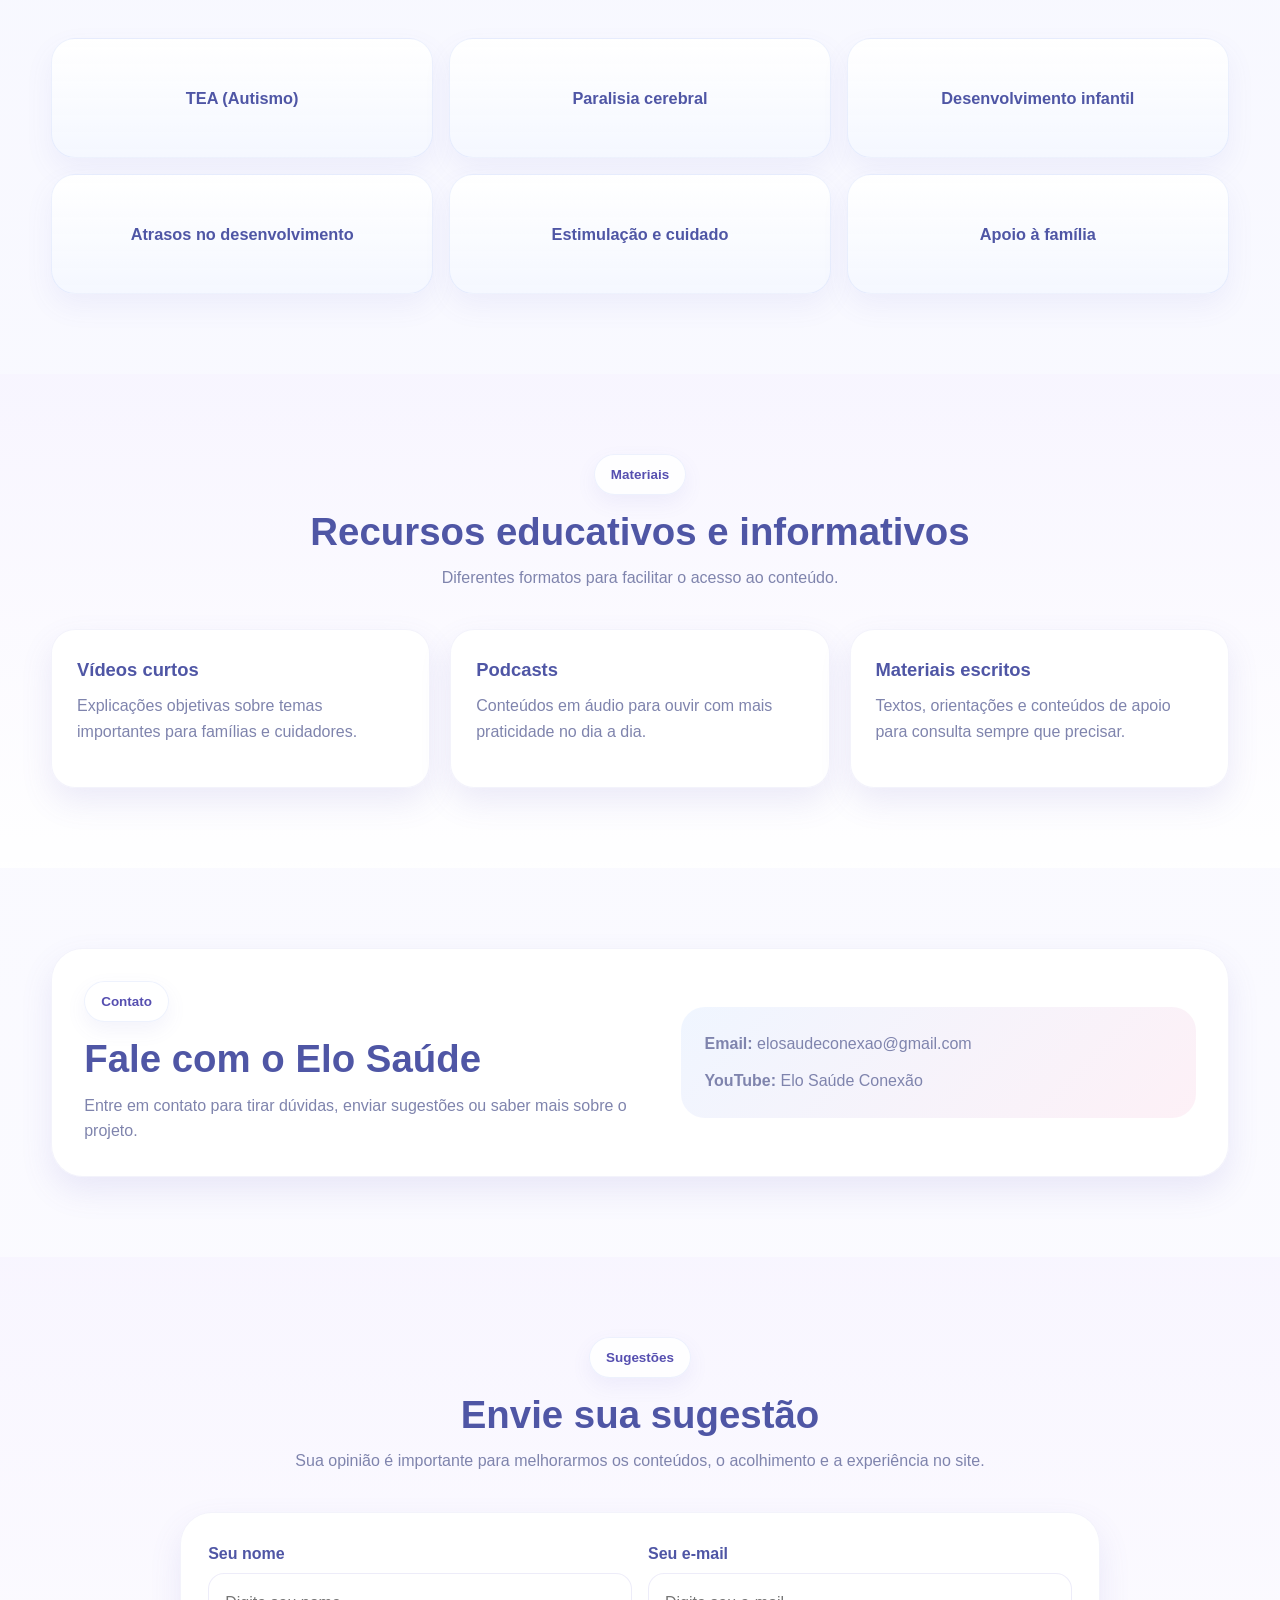
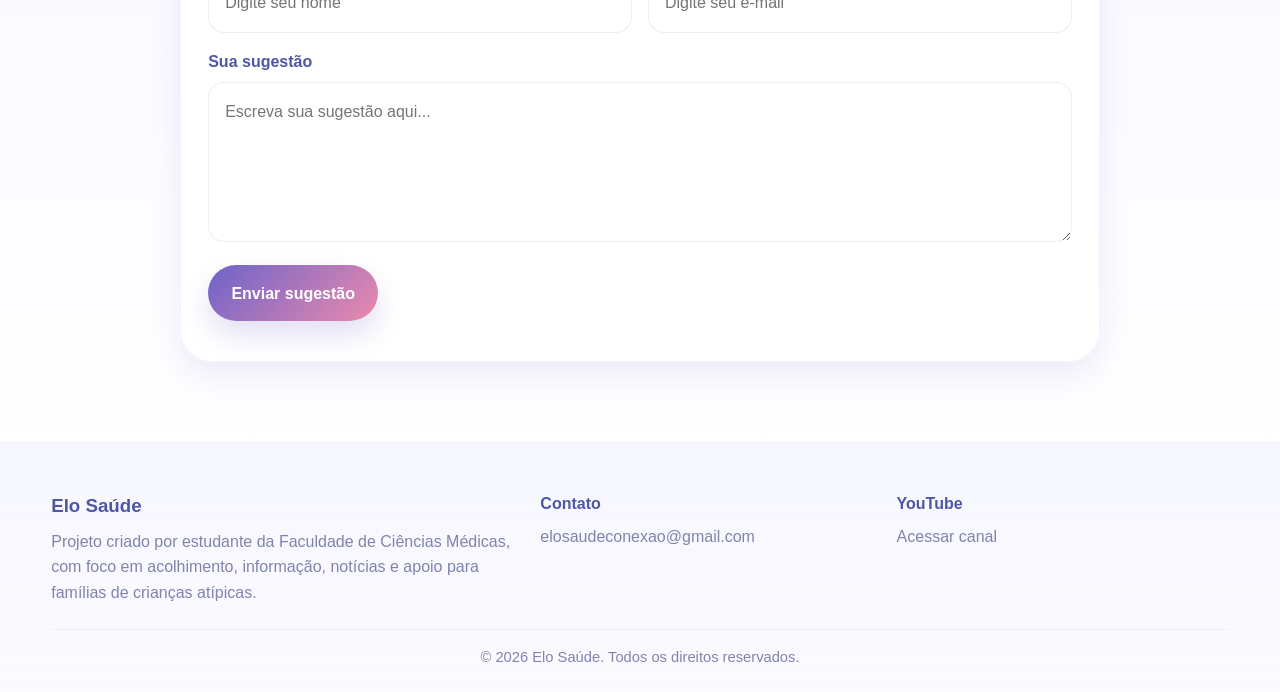
==== commit d0310dc3: "feat: melhora layout e estrutura das páginas home, notícia e postagem" ====
--- a/pages/home.html
+++ b/pages/home.html
@@ -14,10 +14,8 @@
 </head>
 <body>
 
-  <!-- HEADER -->
   <header class="header">
     <div class="container nav">
-
       <a href="../index.html" class="logo">
         <img src="../logo.png" alt="Logo Elo Saúde" class="logo-img">
         <div class="logo-text">
@@ -37,17 +35,12 @@
         <a href="#sugestao">Sugestões</a>
         <a href="admin.html" class="menu-cta">Entrar</a>
       </nav>
-
     </div>
   </header>
 
-  <!-- MAIN -->
   <main>
-
-    <!-- HERO -->
     <section class="hero">
       <div class="container hero-grid">
-
         <div class="hero-content">
           <span class="section-badge">Apoio e informação para famílias</span>
 
@@ -93,14 +86,11 @@
             </div>
           </div>
         </div>
-
-      </div>
-    </section>
-
-    <!-- SOBRE -->
+      </div>
+    </section>
+
     <section id="sobre" class="section">
       <div class="container section-grid">
-
         <div class="section-content">
           <span class="section-badge">Sobre nós</span>
           <h2>Um projeto criado para informar, acolher e apoiar</h2>
@@ -124,14 +114,11 @@
             o conhecimento, a empatia e a importância do cuidado com cada família.
           </p>
         </div>
-
-      </div>
-    </section>
-
-    <!-- CIÊNCIAS MÉDICAS -->
+      </div>
+    </section>
+
     <section id="ciencias-medicas" class="section section-soft">
       <div class="container section-grid">
-
         <div class="section-content">
           <span class="section-badge">Ciências Médicas</span>
           <h2>Faculdade de Ciências Médicas: conhecimento, cuidado e formação humana</h2>
@@ -155,7 +142,7 @@
           <img
             src="../img/faculdade-ciencias-medicas.jpg"
             alt="Faculdade de Ciências Médicas"
-            style="width: 100%; border-radius: 18px; margin-bottom: 16px; object-fit: cover;"
+            class="imagem-secao"
           >
 
           <h3>Formação que transforma</h3>
@@ -165,11 +152,9 @@
             positivo na sociedade.
           </p>
         </div>
-
-      </div>
-    </section>
-
-    <!-- NOTÍCIAS -->
+      </div>
+    </section>
+
     <section id="noticias" class="section">
       <div class="container">
         <div class="section-header">
@@ -184,52 +169,14 @@
         <div class="info-box soft-blue">
           <h3>Área pronta para novas postagens</h3>
           <p>
-            Nenhuma notícia foi publicada ainda. Quando você quiser colocar uma
-            nova postagem, adicione um bloco de notícia dentro da área abaixo.
-          </p>
-        </div>
-
-        <div class="cards-grid" id="lista-noticias">
-
-          <!--
-          EXEMPLO DE POSTAGEM
-
-          <article class="card soft-blue">
-            <img
-              src="../img/nome-da-imagem.jpg"
-              alt="Imagem da postagem"
-              class="card-image"
-            >
-            <span class="card-date">27 de março de 2026</span>
-            <h3>Título da postagem</h3>
-            <p>
-              Texto curto da notícia ou postagem.
-            </p>
-            <a href="#" class="btn btn-small btn-primary">Ler postagem</a>
-          </article>
-          -->
-
-        </div>
-
-        <div class="info-box soft-pink" style="margin-top: 32px;">
-          <h3>Como subir as postagens</h3>
-          <p>
-            Para colocar notícias novas, você vai editar esta parte:
-            <strong>&lt;div class="cards-grid" id="lista-noticias"&gt;</strong>
-          </p>
-
-          <ul class="custom-list">
-            <li>Coloque a imagem da notícia dentro da pasta <strong>img</strong></li>
-            <li>Troque a data da postagem</li>
-            <li>Troque o título</li>
-            <li>Troque o texto da notícia</li>
-            <li>Troque o link do botão <strong>Ler postagem</strong></li>
-          </ul>
-        </div>
-      </div>
-    </section>
-
-    <!-- CONTEÚDOS -->
+            As postagens cadastradas pelo administrador vão aparecer aqui automaticamente.
+          </p>
+        </div>
+
+        <div class="cards-grid" id="lista-noticias"></div>
+      </div>
+    </section>
+
     <section id="conteudos" class="section section-soft">
       <div class="container">
         <div class="section-header">
@@ -246,7 +193,7 @@
             <p>
               Conteúdos explicativos sobre saúde, desenvolvimento e acompanhamento infantil.
             </p>
-            <a href="#" class="btn btn-small btn-primary">Entrar</a>
+            <a href="#noticias" class="btn btn-small btn-primary">Entrar</a>
           </article>
 
           <article class="card soft-pink">
@@ -254,7 +201,7 @@
             <p>
               Sugestões e informações para apoiar a rotina, o cuidado e o acolhimento familiar.
             </p>
-            <a href="#" class="btn btn-small btn-primary">Entrar</a>
+            <a href="#noticias" class="btn btn-small btn-primary">Entrar</a>
           </article>
 
           <article class="card soft-lilac">
@@ -262,13 +209,12 @@
             <p>
               Respostas para dúvidas comuns sobre temas importantes do desenvolvimento infantil.
             </p>
-            <a href="#" class="btn btn-small btn-primary">Entrar</a>
-          </article>
-        </div>
-      </div>
-    </section>
-
-    <!-- TEMAS -->
+            <a href="#noticias" class="btn btn-small btn-primary">Entrar</a>
+          </article>
+        </div>
+      </div>
+    </section>
+
     <section id="temas" class="section">
       <div class="container">
         <div class="section-header">
@@ -287,7 +233,6 @@
       </div>
     </section>
 
-    <!-- MATERIAIS -->
     <section id="materiais" class="section section-soft">
       <div class="container">
         <div class="section-header">
@@ -323,7 +268,6 @@
       </div>
     </section>
 
-    <!-- CONTATO -->
     <section id="contato" class="section">
       <div class="container contact-box">
         <div>
@@ -336,12 +280,11 @@
 
         <div class="contact-info">
           <p><strong>Email:</strong> <a href="mailto:elosaudeconexao@gmail.com">elosaudeconexao@gmail.com</a></p>
-          <p><strong>YouTube:</strong> <a href="https://www.youtube.com/@EloSa%C3%BAde-conexao" target="_blank">Elo Saúde Conexão</a></p>
-        </div>
-      </div>
-    </section>
-
-    <!-- SUGESTÕES -->
+          <p><strong>YouTube:</strong> <a href="https://www.youtube.com/@EloSa%C3%BAde-conexao" target="_blank" rel="noopener noreferrer">Elo Saúde Conexão</a></p>
+        </div>
+      </div>
+    </section>
+
     <section id="sugestao" class="section section-soft">
       <div class="container">
         <div class="section-header">
@@ -400,13 +343,10 @@
         </form>
       </div>
     </section>
-
   </main>
 
-  <!-- FOOTER -->
   <footer class="footer">
     <div class="container footer-content">
-
       <div class="footer-brand">
         <h3>Elo Saúde</h3>
         <p>
@@ -423,12 +363,11 @@
       <div>
         <h4>YouTube</h4>
         <p>
-          <a href="https://www.youtube.com/@EloSa%C3%BAde-conexao" target="_blank">
+          <a href="https://www.youtube.com/@EloSa%C3%BAde-conexao" target="_blank" rel="noopener noreferrer">
             Acessar canal
           </a>
         </p>
       </div>
-
     </div>
 
     <div class="container footer-bottom">
--- a/css/home.css
+++ b/css/home.css
@@ -4,11 +4,8 @@
   --secondary: #eb8aad;
   --secondary-dark: #d96f98;
   --accent: #9fb7f4;
-  --accent-dark: #7e9ae7;
 
   --bg: #fcfbff;
-  --bg-soft: #f7f4ff;
-  --bg-card: rgba(255, 255, 255, 0.88);
   --white: #ffffff;
 
   --text: #5b5f8d;
@@ -33,7 +30,6 @@
   --container: 1180px;
 }
 
-/* RESET */
 * {
   margin: 0;
   padding: 0;
@@ -76,18 +72,16 @@
   list-style: none;
 }
 
-/* CONTAINER */
 .container {
   width: min(var(--container), 92%);
   margin: 0 auto;
 }
 
-/* HEADER */
 .header {
   position: sticky;
   top: 0;
   z-index: 999;
-  background: rgba(255, 255, 255, 0.82);
+  background: rgba(255, 255, 255, 0.84);
   backdrop-filter: blur(14px);
   border-bottom: 1px solid rgba(108, 99, 201, 0.08);
   box-shadow: 0 10px 26px rgba(108, 99, 201, 0.05);
@@ -174,7 +168,6 @@
   box-shadow: 0 12px 24px rgba(235, 138, 173, 0.24);
 }
 
-/* HERO */
 .hero {
   position: relative;
   padding: 5rem 0 4rem;
@@ -201,10 +194,6 @@
   align-items: center;
 }
 
-.hero-content {
-  animation: fadeUp 0.8s ease;
-}
-
 .hero-content h1 {
   font-size: clamp(2.5rem, 4vw, 4.3rem);
   line-height: 1.08;
@@ -218,6 +207,7 @@
   font-size: 1.06rem;
   color: var(--text-soft);
   max-width: 620px;
+  margin-bottom: 1rem;
 }
 
 .section-badge {
@@ -243,18 +233,12 @@
 }
 
 .hero-card {
-  background: rgba(255, 255, 255, 0.86);
+  background: rgba(255, 255, 255, 0.88);
   backdrop-filter: blur(16px);
   border: 1px solid rgba(108, 99, 201, 0.08);
   border-radius: var(--radius-xl);
   padding: 1.8rem;
   box-shadow: var(--shadow);
-  transition: 0.28s ease;
-}
-
-.hero-card:hover {
-  transform: translateY(-5px);
-  box-shadow: var(--shadow-lg);
 }
 
 .hero-card h2 {
@@ -286,14 +270,12 @@
   font-size: 0.95rem;
 }
 
-/* SEÇÕES */
 .section {
   padding: 5rem 0;
 }
 
 .section-soft {
-  background:
-    linear-gradient(180deg, rgba(247, 244, 255, 0.75), rgba(255, 255, 255, 0.9));
+  background: linear-gradient(180deg, rgba(247, 244, 255, 0.75), rgba(255, 255, 255, 0.9));
 }
 
 .section-grid {
@@ -325,6 +307,10 @@
   font-size: 1rem;
 }
 
+.section-content p {
+  margin-bottom: 1rem;
+}
+
 .info-box {
   border-radius: var(--radius-lg);
   padding: 1.5rem;
@@ -354,15 +340,110 @@
   background: var(--soft-lilac);
 }
 
-/* CARDS */
-.cards-grid {
+.custom-list {
+  margin-top: 1rem;
+  padding-left: 1.2rem;
+  list-style: disc;
+}
+
+.custom-list li {
+  margin-bottom: 0.45rem;
+  color: var(--text-soft);
+}
+
+.imagem-secao {
+  width: 100%;
+  border-radius: 18px;
+  margin-bottom: 16px;
+  object-fit: cover;
+}
+
+/* NOTÍCIAS */
+#lista-noticias {
+  display: grid;
+  grid-template-columns: repeat(3, minmax(0, 1fr));
+  gap: 1.5rem;
+  margin-top: 2rem;
+  align-items: start;
+}
+
+.card-noticia {
+  background: rgba(255, 255, 255, 0.98);
+  border: 1px solid rgba(108, 99, 201, 0.08);
+  border-radius: 20px;
+  overflow: hidden;
+  box-shadow: 0 12px 28px rgba(108, 99, 201, 0.08);
+  transition: transform 0.25s ease, box-shadow 0.25s ease;
+}
+
+.card-noticia:hover {
+  transform: translateY(-6px);
+  box-shadow: 0 18px 38px rgba(108, 99, 201, 0.12);
+}
+
+.card-noticia .card-image {
+  width: 100%;
+  height: 185px;
+  object-fit: cover;
+  display: block;
+}
+
+.card-conteudo {
+  padding: 1rem 1rem 1.1rem;
+  display: flex;
+  flex-direction: column;
+  gap: 0.7rem;
+}
+
+.card-date {
+  font-size: 0.82rem;
+  font-weight: 700;
+  color: #7c86a8;
+  margin: 0;
+}
+
+.card-noticia h3 {
+  font-size: 1.08rem;
+  line-height: 1.3;
+  color: var(--text-strong);
+  margin: 0;
+}
+
+.card-noticia .post-texto {
+  font-size: 0.94rem;
+  line-height: 1.6;
+  color: #6b7280;
+  margin: 0;
+  white-space: normal;
+  display: -webkit-box;
+  -webkit-line-clamp: 2;
+  -webkit-box-orient: vertical;
+  overflow: hidden;
+  min-height: 48px;
+}
+
+.card-noticia .btn {
+  width: 100%;
+  margin-top: 0.35rem;
+  padding: 0.82rem 1rem;
+  border-radius: 14px;
+  font-size: 0.95rem;
+  box-shadow: none;
+}
+
+.card-noticia .btn:hover {
+  transform: none;
+}
+
+/* CONTEÚDOS E DEMAIS CARDS */
+.cards-grid:not(#lista-noticias) {
   display: grid;
   grid-template-columns: repeat(3, 1fr);
   gap: 1.25rem;
 }
 
-.card {
-  background: rgba(255, 255, 255, 0.88);
+.cards-grid:not(#lista-noticias) .card {
+  background: rgba(255, 255, 255, 0.9);
   border: 1px solid rgba(108, 99, 201, 0.08);
   border-radius: var(--radius-lg);
   padding: 1.55rem;
@@ -370,23 +451,22 @@
   transition: 0.28s ease;
 }
 
-.card:hover {
+.cards-grid:not(#lista-noticias) .card:hover {
   transform: translateY(-6px);
   box-shadow: var(--shadow-lg);
 }
 
-.card h3 {
+.cards-grid:not(#lista-noticias) .card h3 {
   font-size: 1.15rem;
   margin-bottom: 0.55rem;
   color: var(--text-strong);
 }
 
-.card p {
+.cards-grid:not(#lista-noticias) .card p {
   color: var(--text-soft);
-  margin-bottom: 1.25rem;
-}
-
-/* TOPICS */
+  margin-bottom: 1.1rem;
+}
+
 .topics-grid {
   display: grid;
   grid-template-columns: repeat(3, 1fr);
@@ -404,7 +484,7 @@
   font-size: 1.02rem;
   font-weight: 700;
   color: var(--text-strong);
-  background: linear-gradient(180deg, rgba(255,255,255,0.95), rgba(244,247,255,0.92));
+  background: linear-gradient(180deg, rgba(255, 255, 255, 0.95), rgba(244, 247, 255, 0.92));
   border: 1px solid rgba(159, 183, 244, 0.18);
   box-shadow: 0 12px 28px rgba(108, 99, 201, 0.08);
   transition: 0.25s ease;
@@ -415,7 +495,6 @@
   box-shadow: 0 18px 34px rgba(108, 99, 201, 0.12);
 }
 
-/* CONTACT */
 .contact-box {
   display: grid;
   grid-template-columns: 1fr 0.9fr;
@@ -442,11 +521,14 @@
   margin-bottom: 0;
 }
 
-/* FORM */
+.contact-info a:hover {
+  color: var(--secondary-dark);
+}
+
 .suggestion-form {
   max-width: 920px;
   margin: 0 auto;
-  background: rgba(255, 255, 255, 0.88);
+  background: rgba(255, 255, 255, 0.9);
   border: 1px solid rgba(108, 99, 201, 0.08);
   border-radius: var(--radius-xl);
   padding: 1.7rem;
@@ -493,7 +575,21 @@
   transform: translateY(-1px);
 }
 
-/* BOTÕES */
+.form-status {
+  margin-top: 12px;
+  font-weight: 600;
+  font-size: 0.95rem;
+}
+
+.form-status.erro {
+  color: #c62828;
+}
+
+.form-status.sucesso,
+.form-status.ok {
+  color: #2e7d32;
+}
+
 .btn {
   display: inline-flex;
   align-items: center;
@@ -531,7 +627,57 @@
   font-size: 0.94rem;
 }
 
-/* FOOTER */
+/* PÁGINA DA NOTÍCIA */
+.noticia-page {
+  min-height: 100vh;
+  padding: 48px 20px;
+}
+
+.noticia-box {
+  width: min(900px, 100%);
+  margin: 0 auto;
+}
+
+.noticia-card {
+  background: rgba(255, 255, 255, 0.96);
+  border: 1px solid rgba(108, 99, 201, 0.08);
+  border-radius: 24px;
+  padding: 2rem;
+  box-shadow: 0 16px 34px rgba(108, 99, 201, 0.1);
+  display: flex;
+  flex-direction: column;
+  gap: 1.2rem;
+}
+
+.titulo-noticia {
+  font-size: clamp(2rem, 3vw, 3rem);
+  line-height: 1.1;
+  color: var(--text-strong);
+  margin: 0;
+}
+
+.imagem-noticia {
+  width: 100%;
+  max-height: 520px;
+  object-fit: cover;
+  border-radius: 18px;
+}
+
+.noticia-card .post-texto {
+  display: block;
+  overflow: visible;
+  min-height: auto;
+  white-space: pre-line;
+  color: #374151;
+  line-height: 1.85;
+  margin: 0;
+}
+
+.noticia-voltar {
+  margin-top: 24px;
+  text-align: center;
+}
+
 .footer {
   background: linear-gradient(180deg, rgba(246, 247, 255, 0.95), rgba(252, 250, 255, 1));
   border-top: 1px solid rgba(108, 99, 201, 0.08);
@@ -566,7 +712,6 @@
   font-size: 0.92rem;
 }
 
-/* ANIMAÇÃO */
 @keyframes fadeUp {
   from {
     opacity: 0;
@@ -578,7 +723,6 @@
   }
 }
 
-/* RESPONSIVO */
 @media (max-width: 1024px) {
   .hero-grid,
   .section-grid,
@@ -586,7 +730,8 @@
     grid-template-columns: 1fr;
   }
 
-  .cards-grid,
+  #lista-noticias,
+  .cards-grid:not(#lista-noticias),
   .topics-grid,
   .footer-content {
     grid-template-columns: 1fr 1fr;
@@ -620,7 +765,8 @@
   }
 
   .hero-grid,
-  .cards-grid,
+  #lista-noticias,
+  .cards-grid:not(#lista-noticias),
   .topics-grid,
   .footer-content,
   .form-row {
@@ -651,7 +797,25 @@
 
   .suggestion-form,
   .contact-box,
-  .hero-card {
+  .hero-card,
+  .info-box,
+  .noticia-card {
     padding: 1.3rem;
   }
+
+  .card-conteudo {
+    padding: 1rem;
+  }
+
+  .card-noticia .card-image {
+    height: 190px;
+  }
+
+  .noticia-page {
+    padding: 28px 14px;
+  }
+
+  .titulo-noticia {
+    font-size: 2rem;
+  }
 }
